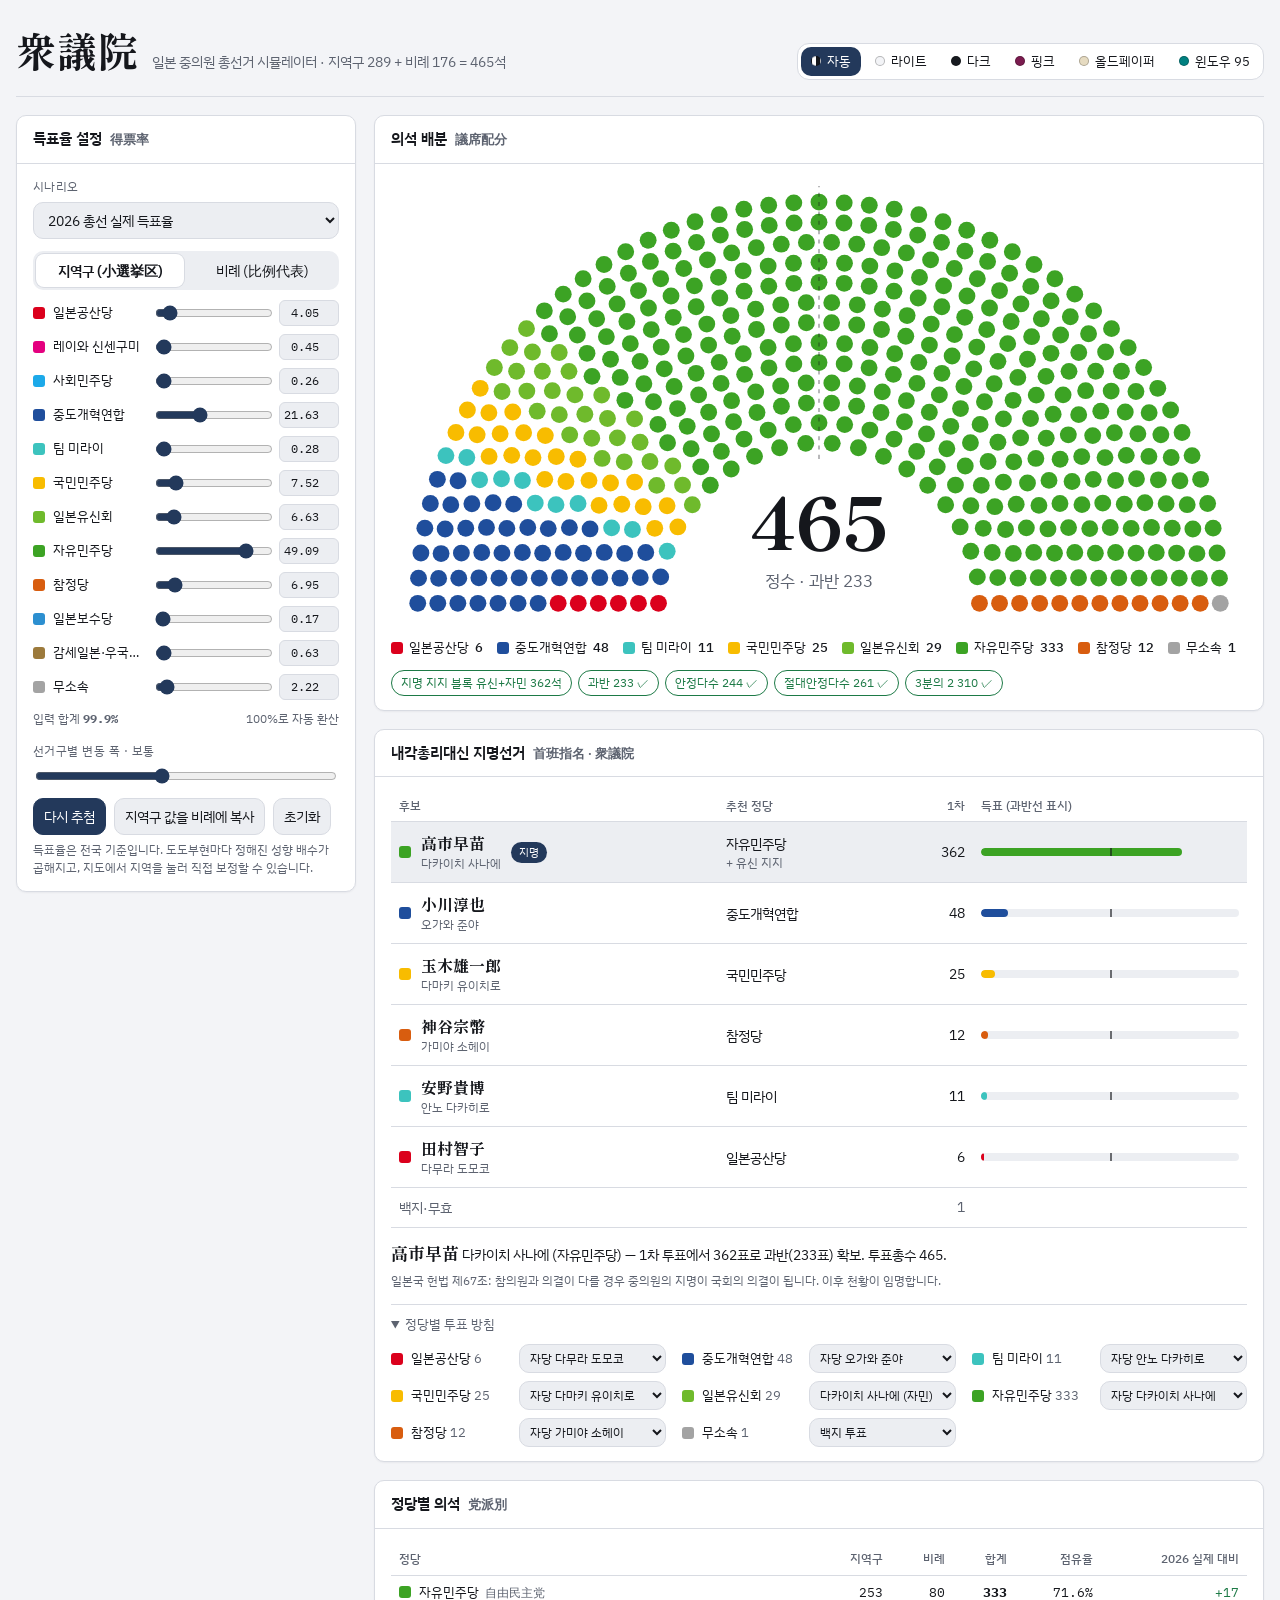
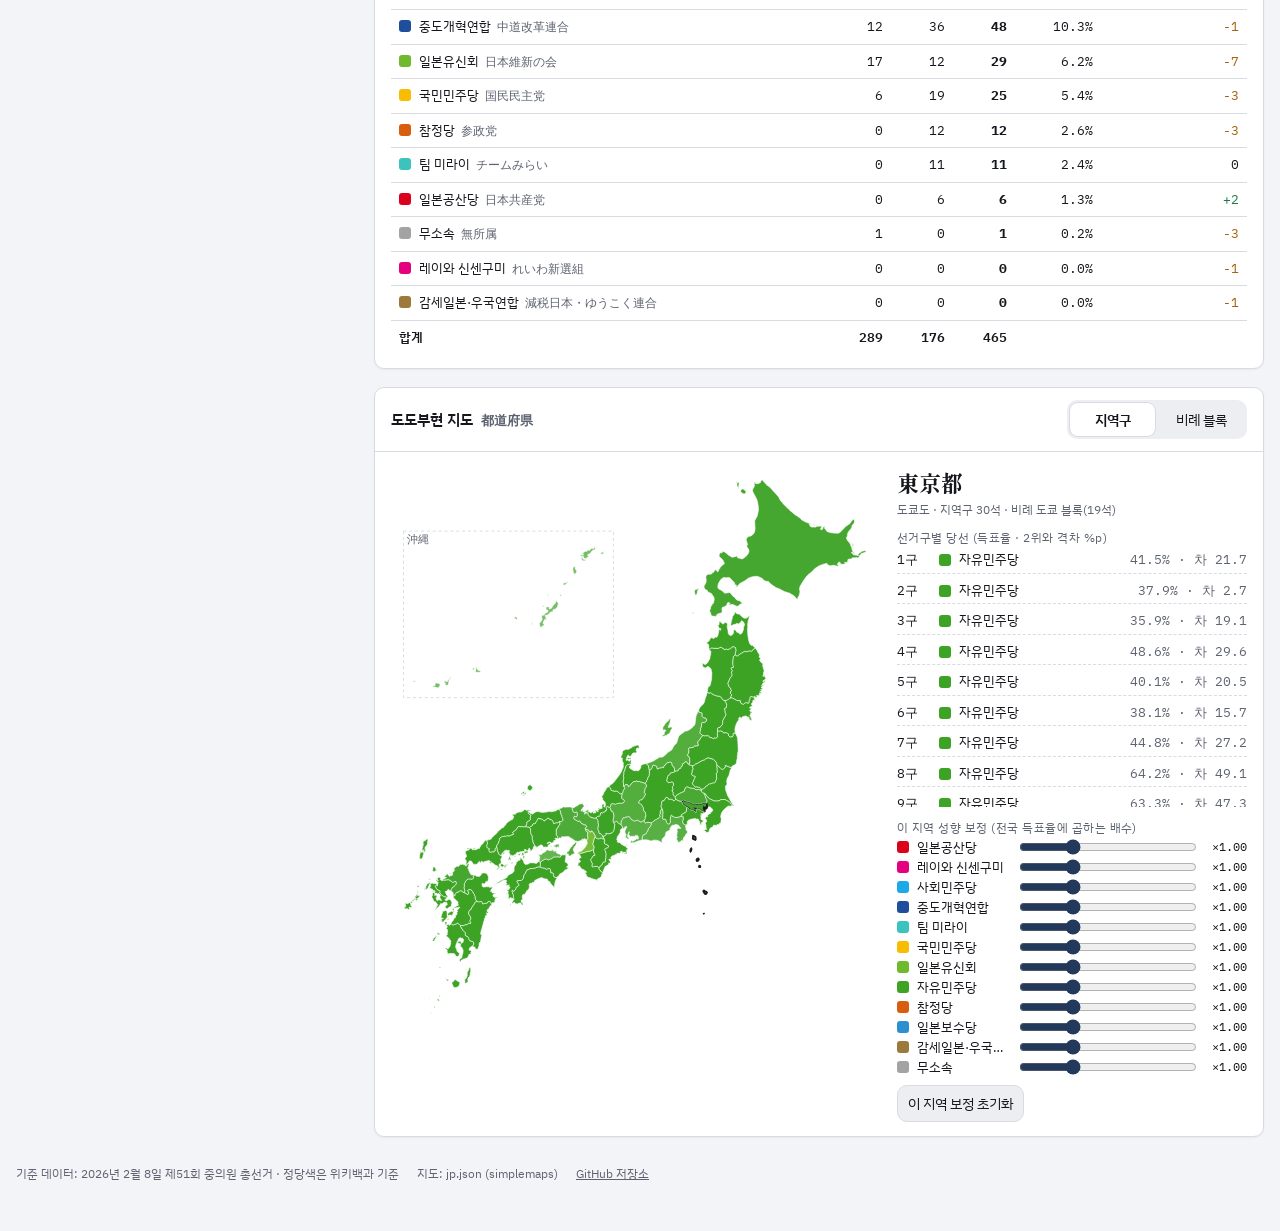
==== index.html @ 49caf373 "중의원 시뮬레이터 웹 추가: 반원 의석 차트, 총리 지명선거, 도도부현 지도, 테마 6종 Co-Authored-By: Claude Opus 5.5 <noreply@anthropic" ====
<!doctype html>
<html lang="ko">
<head>
<meta charset="utf-8">
<meta name="viewport" content="width=device-width, initial-scale=1, viewport-fit=cover">
<title>衆議院 시뮬레이터</title>
<meta name="description" content="일본 중의원 총선거(465석) 시뮬레이터 — 득표율을 조정해 반원 의석 차트, 내각총리대신 지명선거, 도도부현 지도를 확인합니다.">
<link rel="preconnect" href="https://fonts.googleapis.com">
<link rel="preconnect" href="https://fonts.gstatic.com" crossorigin>
<link rel="stylesheet" href="https://fonts.googleapis.com/css2?family=IBM+Plex+Sans+KR:wght@400;500;600&family=IBM+Plex+Mono:wght@400;500&family=Shippori+Mincho+B1:wght@600;800&family=Gowun+Batang:wght@400;700&family=DotGothic16&display=swap">
<link rel="stylesheet" href="css/style.css">
</head>
<body>
<!--APP-->
<div class="wrap" id="app">
  <header class="top">
    <div class="brand">
      <h1>衆議院</h1>
      <p>일본 중의원 총선거 시뮬레이터 · 지역구 289 + 비례 176 = 465석</p>
    </div>
    <div class="skins" id="skins" role="group" aria-label="테마"></div>
  </header>

  <div class="grid">
    <aside class="col">
      <section class="panel sticky">
        <div class="panel-h"><h2>득표율 설정 <small>得票率</small></h2></div>
        <div class="panel-b">
          <div class="field">
            <label for="preset">시나리오</label>
            <select id="preset"></select>
          </div>
          <div class="tabs" id="voteTabs" role="tablist">
            <button type="button" role="tab" data-tab="smd">지역구 (小選挙区)</button>
            <button type="button" role="tab" data-tab="pr">비례 (比例代表)</button>
          </div>
          <div class="sliders" id="sliders"></div>
          <div class="sum" id="sum"></div>
          <div class="field" style="margin-top:14px">
            <label for="vol">선거구별 변동 폭 · <span id="volOut"></span></label>
            <input type="range" id="vol" min="0.05" max="0.7" step="0.01">
          </div>
          <div class="row-btns">
            <button class="btn primary" type="button" id="reroll">다시 추첨</button>
            <button class="btn" type="button" id="copyPr">지역구 값을 비례에 복사</button>
            <button class="btn" type="button" id="reset">초기화</button>
          </div>
          <p class="hint">득표율은 전국 기준입니다. 도도부현마다 정해진 성향 배수가 곱해지고, 지도에서 지역을 눌러 직접 보정할 수 있습니다.</p>
        </div>
      </section>
    </aside>

    <main class="col">
      <section class="panel">
        <div class="panel-h"><h2>의석 배분 <small>議席配分</small></h2></div>
        <div class="panel-b">
          <div class="arch-wrap"><svg class="arch-svg" id="arch" role="img" aria-label="반원 의석 차트"></svg></div>
          <div class="legend" id="legend"></div>
          <div class="pills" id="pills"></div>
        </div>
      </section>

      <section class="panel">
        <div class="panel-h"><h2>내각총리대신 지명선거 <small>首班指名 · 衆議院</small></h2></div>
        <div class="panel-b">
          <div class="table-scroll">
            <table class="pm-table">
              <thead id="pmHead"></thead>
              <tbody id="pmBody"></tbody>
            </table>
          </div>
          <p class="pm-result" id="pmResult"></p>
          <p class="hint">일본국 헌법 제67조: 참의원과 의결이 다를 경우 중의원의 지명이 국회의 의결이 됩니다. 이후 천황이 임명합니다.</p>
          <details class="plan" open>
            <summary>정당별 투표 방침</summary>
            <div class="plan-grid" id="planGrid"></div>
            <div id="runoffWrap" hidden>
              <div class="lbl" style="margin-top:14px">결선투표 — 지지 후보가 탈락한 정당의 선택</div>
              <div class="plan-grid" id="runoffGrid"></div>
            </div>
          </details>
        </div>
      </section>

      <section class="panel">
        <div class="panel-h"><h2>정당별 의석 <small>党派別</small></h2></div>
        <div class="panel-b table-scroll">
          <table class="seat-table">
            <thead><tr><th>정당</th><th>지역구</th><th>비례</th><th>합계</th><th>점유율</th><th>2026 실제 대비</th></tr></thead>
            <tbody id="seatBody"></tbody>
            <tfoot id="seatFoot"></tfoot>
          </table>
        </div>
      </section>

      <section class="panel">
        <div class="panel-h">
          <h2>도도부현 지도 <small>都道府県</small></h2>
          <div class="tabs" id="mapMode" role="tablist" style="margin:0;min-width:180px">
            <button type="button" role="tab" data-mode="smd">지역구</button>
            <button type="button" role="tab" data-mode="pr">비례 블록</button>
          </div>
        </div>
        <div class="panel-b map-layout">
          <svg class="map-svg" id="map" role="img" aria-label="도도부현별 1위 정당 지도"></svg>
          <div class="pref-detail" id="prefDetail"></div>
        </div>
      </section>
    </main>
  </div>

  <footer class="foot">
    <span>기준 데이터: 2026년 2월 8일 제51회 중의원 총선거 · 정당색은 위키백과 기준</span>
    <span>지도: jp.json (simplemaps)</span>
    <a href="https://github.com/Hosain1291/jp-parliament-simulator" target="_blank" rel="noopener">GitHub 저장소</a>
  </footer>
</div>
<div class="tip" id="tip" hidden></div>
<script src="js/sim.js"></script>
<script src="js/arch.js"></script>
<script src="js/map.js"></script>
<script src="js/app.js"></script>
<!--/APP-->
</body>
</html>
---- css/style.css ----
/* 레이아웃: 왼쪽 조작 패널 + 오른쪽 결과(반원 의석 → 총리 지명 → 의석표 → 지도) 2단, 좁으면 1단.
   테마: data-skin 없음 = 시스템(라이트/다크 자동). light / dark / pink(#7B1C4F) / paper(올드페이퍼) / win95 */
:root {
  --bg: #F3F4F7;
  --surface: #FFFFFF;
  --surface-2: #ECEEF2;
  --fg: #15171C;
  --muted: #5D6370;
  --line: #D8DBE2;
  --accent: #23395B;
  --accent-fg: #FFFFFF;
  --good: #1D7A46;
  --warn: #A3620A;
  --radius: 10px;
  --panel-border: 1px solid var(--line);
  --panel-shadow: 0 1px 2px rgba(20, 24, 33, .05);
  --f-display: "Shippori Mincho B1", "Noto Serif KR", serif;
  --f-body: "IBM Plex Sans KR", "Apple SD Gothic Neo", "Malgun Gothic", sans-serif;
  --f-mono: "IBM Plex Mono", ui-monospace, monospace;
  color-scheme: light;
}
@media (prefers-color-scheme: dark) {
  :root:not([data-theme="light"]):not([data-skin]) {
    --bg: #0E1014; --surface: #171A20; --surface-2: #20242C; --fg: #E8EAEE; --muted: #9AA1AD;
    --line: #2B303A; --accent: #A9C1EA; --accent-fg: #0E1014; --good: #5BC58A; --warn: #E2A84B;
    --panel-shadow: none; color-scheme: dark;
  }
}
:root[data-theme="dark"]:not([data-skin]), :root[data-skin="dark"] {
  --bg: #0E1014; --surface: #171A20; --surface-2: #20242C; --fg: #E8EAEE; --muted: #9AA1AD;
  --line: #2B303A; --accent: #A9C1EA; --accent-fg: #0E1014; --good: #5BC58A; --warn: #E2A84B;
  --panel-shadow: none; color-scheme: dark;
}
:root[data-skin="light"] { color-scheme: light; }
:root[data-skin="pink"] {
  --bg: #F8EDF2; --surface: #FFFBFD; --surface-2: #F2DCE6; --fg: #2B0A1B; --muted: #7A4A61;
  --line: #E5C2D2; --accent: #7B1C4F; --accent-fg: #FFFFFF; --good: #2F7D4F; --warn: #A3620A;
  --radius: 14px; --panel-shadow: 0 2px 10px rgba(123, 28, 79, .08); color-scheme: light;
}
:root[data-skin="paper"] {
  --bg: #E6DBC1; --surface: #F1E8D2; --surface-2: #E0D2B0; --fg: #382B1C; --muted: #6C5B42;
  --line: #B9A57C; --accent: #8E2B1C; --accent-fg: #F7F0DE; --good: #3F6B2E; --warn: #8A5A12;
  --radius: 3px; --panel-shadow: 2px 3px 0 rgba(90, 70, 40, .18);
  --f-body: "Gowun Batang", "Shippori Mincho B1", serif; color-scheme: light;
}
:root[data-skin="win95"] {
  --bg: #008080; --surface: #C0C0C0; --surface-2: #FFFFFF; --fg: #000000; --muted: #3A3A3A;
  --line: #808080; --accent: #000080; --accent-fg: #FFFFFF; --good: #006400; --warn: #7A4B00;
  --radius: 0; --panel-border: 2px solid; --panel-shadow: inset -1px -1px 0 #000, inset 1px 1px 0 #DFDFDF;
  --f-display: "DotGothic16", "Gulim", "Tahoma", sans-serif;
  --f-body: "Tahoma", "Gulim", "Dotum", "MS Sans Serif", sans-serif;
  --f-mono: "DotGothic16", "Courier New", monospace; color-scheme: light;
}

* { box-sizing: border-box; }
html, body { background: var(--bg); color: var(--fg); }
body { font-family: var(--f-body); font-size: 14px; line-height: 1.5; margin: 0; }
.wrap { max-width: 1320px; margin: 0 auto; padding: 20px 16px 48px; }
button, select, input { font: inherit; color: inherit; }
:focus-visible { outline: 2px solid var(--accent); outline-offset: 2px; }
.num { font-family: var(--f-mono); font-variant-numeric: tabular-nums; }

/* ── 머리말 ── */
.top { display: flex; flex-wrap: wrap; align-items: flex-end; justify-content: space-between; gap: 12px 24px; padding-bottom: 16px; margin-bottom: 18px; border-bottom: 1px solid var(--line); }
.brand { display: flex; align-items: baseline; gap: 14px; flex-wrap: wrap; }
.brand h1 { font-family: var(--f-display); font-size: clamp(28px, 4vw, 40px); font-weight: 800; margin: 0; letter-spacing: .02em; text-wrap: balance; }
.brand p { margin: 0; color: var(--muted); }
.skins { display: flex; flex-wrap: wrap; gap: 4px; padding: 3px; border: 1px solid var(--line); border-radius: calc(var(--radius) + 2px); background: var(--surface); }
.skins button { border: 0; background: transparent; padding: 5px 10px; border-radius: var(--radius); cursor: pointer; display: inline-flex; align-items: center; gap: 6px; font-size: 13px; }
.skins button .sw { width: 10px; height: 10px; border-radius: 50%; border: 1px solid rgba(0,0,0,.25); }
.skins button[aria-pressed="true"] { background: var(--accent); color: var(--accent-fg); }

/* ── 레이아웃 ── */
.grid { display: grid; grid-template-columns: minmax(280px, 340px) minmax(0, 1fr); gap: 18px; align-items: start; }
.col { display: flex; flex-direction: column; gap: 18px; min-width: 0; }
@media (max-width: 900px) { .grid { grid-template-columns: minmax(0, 1fr); } }
.panel { background: var(--surface); border: var(--panel-border); border-color: var(--line); border-radius: var(--radius); box-shadow: var(--panel-shadow); min-width: 0; }
.panel-h { display: flex; align-items: center; justify-content: space-between; gap: 10px; padding: 12px 16px; border-bottom: 1px solid var(--line); }
.panel-h h2 { margin: 0; font-size: 15px; font-weight: 600; display: flex; align-items: baseline; gap: 8px; }
.panel-h h2 small { font-family: var(--f-display); font-weight: 600; color: var(--muted); font-size: 13px; }
.panel-b { padding: 14px 16px; }
.sticky { position: sticky; top: calc(env(safe-area-inset-top, 0px) + 12px); }
@media (max-width: 900px) { .sticky { position: static; } }

/* ── 조작 ── */
.field { display: flex; flex-direction: column; gap: 6px; margin-bottom: 12px; }
.field label, .lbl { font-size: 12px; color: var(--muted); letter-spacing: .04em; }
select, .btn { background: var(--surface-2); border: 1px solid var(--line); border-radius: var(--radius); padding: 7px 10px; }
.btn { cursor: pointer; }
.btn.primary { background: var(--accent); color: var(--accent-fg); border-color: var(--accent); }
.tabs { display: grid; grid-template-columns: 1fr 1fr; gap: 4px; padding: 3px; background: var(--surface-2); border-radius: var(--radius); margin-bottom: 10px; }
.tabs button { border: 0; background: transparent; padding: 6px; border-radius: calc(var(--radius) - 2px); cursor: pointer; }
.tabs button[aria-selected="true"] { background: var(--surface); box-shadow: 0 0 0 1px var(--line); font-weight: 600; }
.sliders { display: flex; flex-direction: column; gap: 8px; }
.srow { display: grid; grid-template-columns: 12px 92px minmax(0, 1fr) 60px; align-items: center; gap: 8px; }
.chip { width: 12px; height: 12px; border-radius: 3px; display: inline-block; flex: none; }
.srow .pn { font-size: 13px; white-space: nowrap; overflow: hidden; text-overflow: ellipsis; }
.srow input[type=range] { width: 100%; min-width: 0; }
.srow input[type=number] { width: 60px; padding: 3px 4px; border: 1px solid var(--line); border-radius: 6px; background: var(--surface-2); text-align: right; font-family: var(--f-mono); font-size: 12px; }
.sum { display: flex; justify-content: space-between; margin-top: 10px; font-size: 12px; color: var(--muted); }
.row-btns { display: flex; flex-wrap: wrap; gap: 8px; margin-top: 12px; }
input[type=range] { accent-color: var(--accent); }

/* ── 반원 의석 ── */
.arch-wrap { position: relative; }
.arch-svg { color: var(--fg); display: block; width: 100%; height: auto; }
.arch-svg circle.seat { transition: opacity .15s; }
.arch-svg.dim circle.seat { opacity: .25; }
.arch-svg.dim circle.seat.on { opacity: 1; }
.arch-total { font-family: var(--f-display); font-weight: 800; fill: var(--fg); }
.arch-sub { fill: var(--muted); font-size: 13px; }
.legend { display: flex; flex-wrap: wrap; gap: 6px 14px; margin-top: 6px; }
.legend span { display: inline-flex; align-items: center; gap: 6px; font-size: 13px; cursor: default; }
.legend b { font-family: var(--f-mono); font-weight: 500; }
.pills { display: flex; flex-wrap: wrap; gap: 6px; margin-top: 12px; }
.pill { font-size: 12px; padding: 3px 9px; border-radius: 999px; border: 1px solid var(--line); color: var(--muted); }
.pill.yes { border-color: var(--good); color: var(--good); }

/* ── 총리 지명 ── */
.pm-table { width: 100%; border-collapse: collapse; }
.pm-table th { text-align: left; font-weight: 500; font-size: 12px; color: var(--muted); padding: 6px 8px; border-bottom: 1px solid var(--line); white-space: nowrap; }
.pm-table td { padding: 9px 8px; border-bottom: 1px solid var(--line); vertical-align: middle; }
.pm-table tr.win td { background: var(--surface-2); }
.pm-name { display: flex; align-items: center; gap: 10px; }
.pm-name .ja { font-family: var(--f-display); font-weight: 700; font-size: 16px; }
.pm-name .ko { color: var(--muted); font-size: 12px; }
.pm-bar { height: 8px; border-radius: 4px; background: var(--surface-2); position: relative; min-width: 80px; overflow: hidden; }
.pm-bar i { position: absolute; inset: 0 auto 0 0; border-radius: 4px; }
.pm-bar .need { position: absolute; top: -2px; bottom: -2px; width: 2px; background: var(--fg); opacity: .6; }
.badge { display: inline-block; font-size: 11px; padding: 2px 8px; border-radius: 999px; background: var(--accent); color: var(--accent-fg); white-space: nowrap; }
.pm-result { margin: 12px 0 0; font-size: 14px; }
.pm-result strong { font-family: var(--f-display); font-size: 17px; }
details.plan { margin-top: 14px; border-top: 1px solid var(--line); padding-top: 10px; }
details.plan summary { cursor: pointer; font-size: 13px; color: var(--muted); }
.plan-grid { display: grid; grid-template-columns: repeat(auto-fill, minmax(230px, 1fr)); gap: 8px 16px; margin-top: 10px; }
.plan-grid .pr { display: grid; grid-template-columns: 12px minmax(0, 1fr) auto; gap: 8px; align-items: center; font-size: 13px; }
.plan-grid select { padding: 4px 6px; font-size: 12px; max-width: 150px; }
.table-scroll { overflow-x: auto; }

/* ── 의석표 ── */
.seat-table { width: 100%; border-collapse: collapse; font-size: 13px; }
.seat-table th, .seat-table td { padding: 7px 8px; border-bottom: 1px solid var(--line); text-align: right; white-space: nowrap; }
.seat-table th { font-weight: 500; color: var(--muted); font-size: 12px; }
.seat-table th:first-child, .seat-table td:first-child { text-align: left; }
.seat-table tfoot td { font-weight: 600; border-bottom: 0; }
.up { color: var(--good); } .down { color: var(--warn); }

/* ── 지도 ── */
.map-layout { display: grid; grid-template-columns: minmax(0, 1.4fr) minmax(220px, 1fr); gap: 16px; }
@media (max-width: 760px) { .map-layout { grid-template-columns: minmax(0, 1fr); } }
.map-svg { width: 100%; height: auto; display: block; }
.map-svg path { stroke: var(--surface); stroke-width: .6; cursor: pointer; transition: opacity .15s; }
.map-svg path:hover { stroke: var(--fg); stroke-width: 1.2; }
.map-svg path.sel { stroke: var(--fg); stroke-width: 1.8; }
.map-svg .inset { fill: none; stroke: var(--line); stroke-dasharray: 3 3; }
.map-svg text { fill: var(--muted); font-size: 11px; }
.pref-detail h3 { font-family: var(--f-display); font-size: 22px; margin: 0; }
.pref-detail .meta { color: var(--muted); font-size: 12px; margin: 2px 0 10px; }
.dlist { list-style: none; margin: 0; padding: 0; display: flex; flex-direction: column; gap: 4px; max-height: 260px; overflow: auto; }
.dlist li { display: grid; grid-template-columns: 34px 12px minmax(0, 1fr) auto; gap: 8px; align-items: center; font-size: 13px; padding: 3px 0; border-bottom: 1px dashed var(--line); }
.bias { margin-top: 12px; }
.bias .srow { grid-template-columns: 12px 92px minmax(0, 1fr) 44px; }
.hint { color: var(--muted); font-size: 12px; margin: 6px 0 0; }
.tip { position: fixed; pointer-events: none; z-index: 20; background: var(--fg); color: var(--bg); padding: 6px 9px; border-radius: 6px; font-size: 12px; max-width: 240px; }
.foot { margin-top: 28px; color: var(--muted); font-size: 12px; display: flex; flex-wrap: wrap; gap: 6px 18px; }
.foot a { color: inherit; }
.err { padding: 14px 16px; border: 1px solid var(--warn); color: var(--warn); border-radius: var(--radius); margin-bottom: 16px; }

/* ── 윈도우 95 전용 형태 ── */
:root[data-skin="win95"] .panel { border-color: #DFDFDF #000 #000 #DFDFDF; padding: 2px; }
:root[data-skin="win95"] .panel-h { background: linear-gradient(90deg, #000080, #1084D0); color: #FFF; border: 0; padding: 4px 6px; }
:root[data-skin="win95"] .panel-h h2 small { color: #DDE; }
:root[data-skin="win95"] .panel-h::after { content: "_ □ ×"; font-family: var(--f-mono); font-size: 11px; background: #C0C0C0; color: #000; padding: 0 4px; box-shadow: inset -1px -1px 0 #000, inset 1px 1px 0 #FFF; }
:root[data-skin="win95"] .btn, :root[data-skin="win95"] .skins button, :root[data-skin="win95"] .tabs button {
  background: #C0C0C0; border: 0; border-radius: 0; box-shadow: inset -1px -1px 0 #000, inset 1px 1px 0 #FFF, inset -2px -2px 0 #808080, inset 2px 2px 0 #DFDFDF; }
:root[data-skin="win95"] .skins button[aria-pressed="true"], :root[data-skin="win95"] .tabs button[aria-selected="true"], :root[data-skin="win95"] .btn:active {
  box-shadow: inset 1px 1px 0 #000, inset -1px -1px 0 #FFF, inset 2px 2px 0 #808080; background: #D4D4D4; color: #000; }
:root[data-skin="win95"] .skins button { color: #000; }
:root[data-skin="win95"] .btn.primary { color: #000; font-weight: 700; }
:root[data-skin="win95"] select, :root[data-skin="win95"] input[type=number] { background: #FFF; border-radius: 0; border: 0; box-shadow: inset 1px 1px 0 #808080, inset -1px -1px 0 #FFF, inset 2px 2px 0 #000; }
:root[data-skin="win95"] .skins, :root[data-skin="win95"] .tabs { background: #C0C0C0; border: 0; }
:root[data-skin="win95"] .top { border-color: #004040; color: #FFF; }
:root[data-skin="win95"] .brand p, :root[data-skin="win95"] .foot { color: #E0FFFF; }
:root[data-skin="win95"] .pill, :root[data-skin="win95"] .badge, :root[data-skin="win95"] .pm-bar, :root[data-skin="win95"] .pm-bar i { border-radius: 0; }
:root[data-skin="paper"] .brand h1 { letter-spacing: .08em; }
:root[data-skin="paper"] body { background-image: radial-gradient(rgba(120, 90, 40, .06) 1px, transparent 1px); background-size: 4px 4px; }

@media (prefers-reduced-motion: reduce) { * { transition: none !important; } }
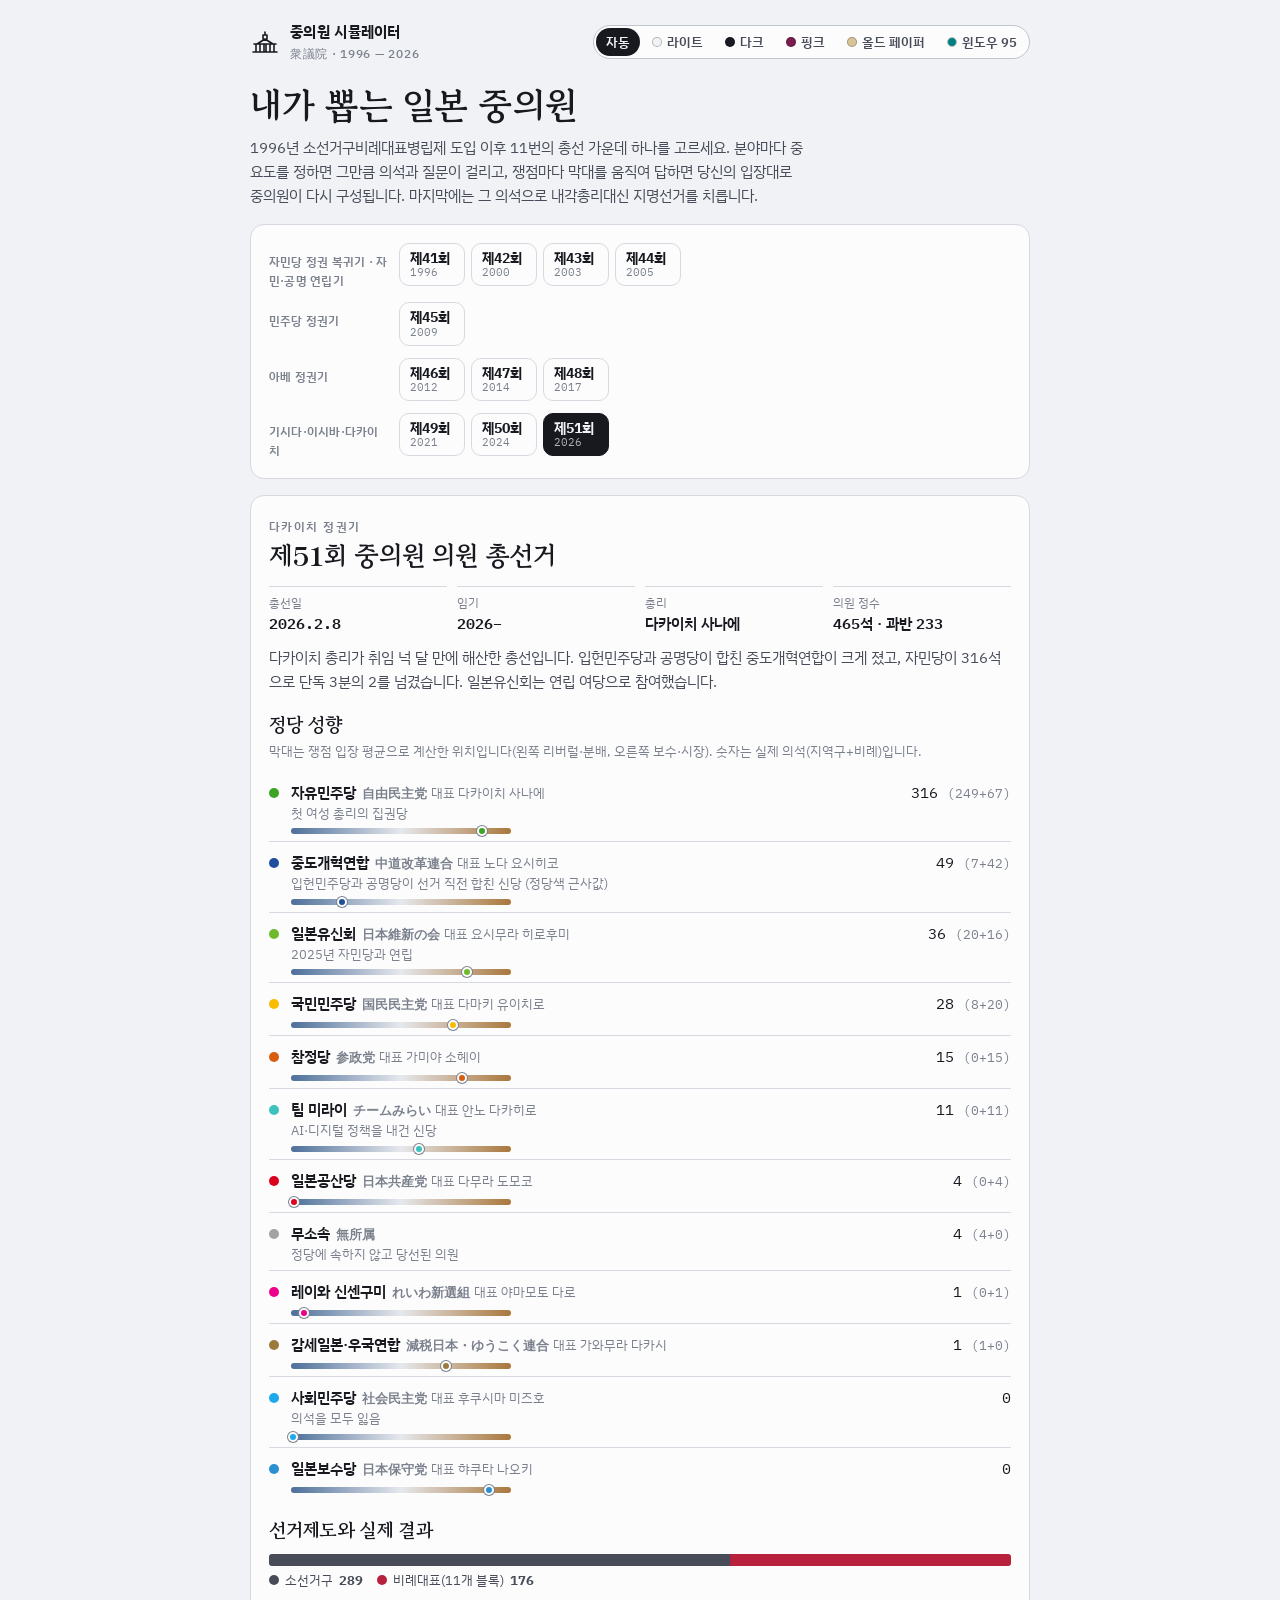
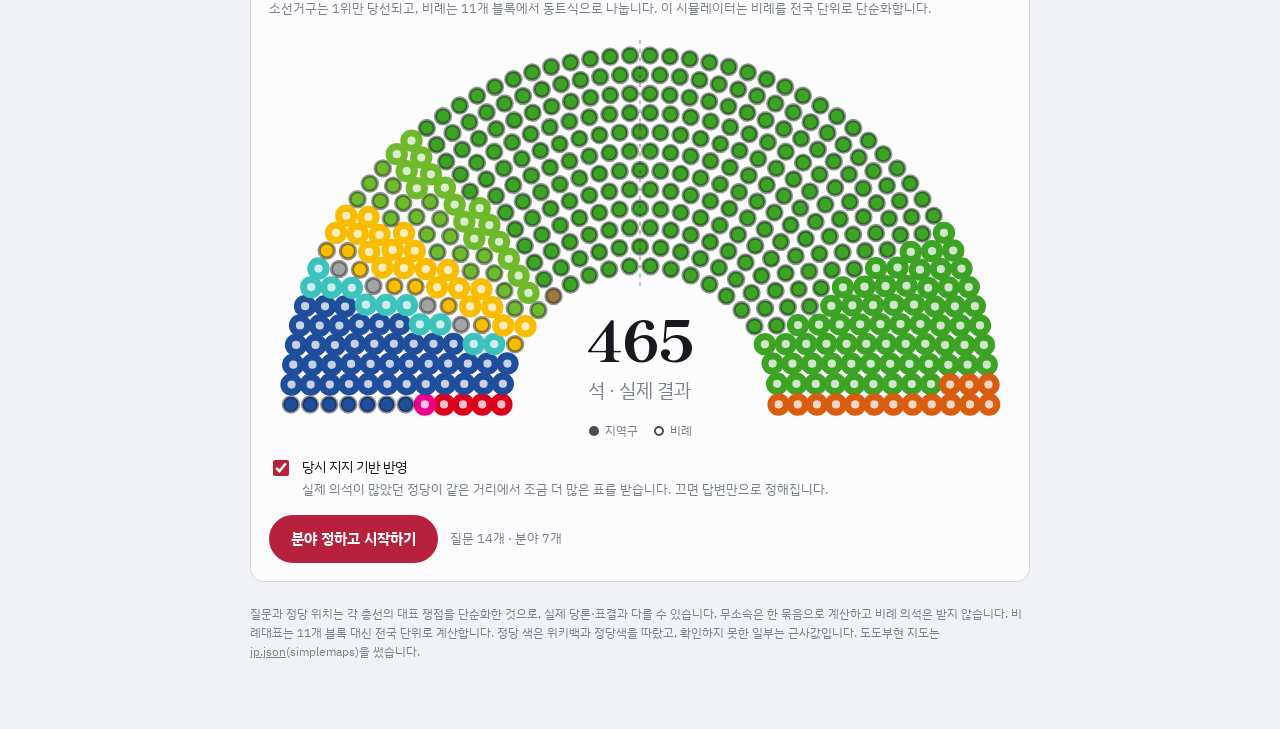
==== commit 89cf332f: "국회 시뮬레이터 방식으로 재구성: 1996–2026 총선 11회 질문형 시뮬레이터 - 총선 고르기 → 분야 중요도 → 질문(막대) → 분야별 발표 → 결과 - 반원 부채꼴 의석 바" ====
--- a/index.html
+++ b/index.html
@@ -2,123 +2,43 @@
 <html lang="ko">
 <head>
 <meta charset="utf-8">
-<meta name="viewport" content="width=device-width, initial-scale=1, viewport-fit=cover">
-<title>衆議院 시뮬레이터</title>
-<meta name="description" content="일본 중의원 총선거(465석) 시뮬레이터 — 득표율을 조정해 반원 의석 차트, 내각총리대신 지명선거, 도도부현 지도를 확인합니다.">
+<meta name="viewport" content="width=device-width,initial-scale=1,viewport-fit=cover">
+<title>중의원 시뮬레이터</title>
+<meta name="description" content="1996–2026 일본 중의원 총선을 내 입장으로 다시 치르는 시뮬레이터. 반원 의석, 내각총리대신 지명선거, 도도부현 지도.">
+<link rel="icon" type="image/svg+xml" href="favicon/favicon.svg">
 <link rel="preconnect" href="https://fonts.googleapis.com">
 <link rel="preconnect" href="https://fonts.gstatic.com" crossorigin>
-<link rel="stylesheet" href="https://fonts.googleapis.com/css2?family=IBM+Plex+Sans+KR:wght@400;500;600&family=IBM+Plex+Mono:wght@400;500&family=Shippori+Mincho+B1:wght@600;800&family=Gowun+Batang:wght@400;700&family=DotGothic16&display=swap">
+<link rel="stylesheet" href="https://fonts.googleapis.com/css2?family=IBM+Plex+Sans+KR:wght@400;500;600;700&family=IBM+Plex+Mono:wght@500;600&family=Shippori+Mincho+B1:wght@600;800&family=Gowun+Batang:wght@400;700&family=DotGothic16&display=swap">
 <link rel="stylesheet" href="css/style.css">
 </head>
 <body>
 <!--APP-->
-<div class="wrap" id="app">
-  <header class="top">
+<div class="wrap">
+  <div class="top">
     <div class="brand">
-      <h1>衆議院</h1>
-      <p>일본 중의원 총선거 시뮬레이터 · 지역구 289 + 비례 176 = 465석</p>
+      <svg viewBox="0 0 30 24" aria-hidden="true"><path d="M3 22h24M6 22v-8M10 22v-8M14 22v-8M16 22v-8M20 22v-8M24 22v-8M4 14h22M7 14l8-5 8 5M13 9V5h4v4M15 5V2" fill="none" stroke="currentColor" stroke-width="1.6" stroke-linecap="round" stroke-linejoin="round"/></svg>
+      <div>중의원 시뮬레이터<small>衆議院 · 1996 — 2026</small></div>
     </div>
-    <div class="skins" id="skins" role="group" aria-label="테마"></div>
-  </header>
-
-  <div class="grid">
-    <aside class="col">
-      <section class="panel sticky">
-        <div class="panel-h"><h2>득표율 설정 <small>得票率</small></h2></div>
-        <div class="panel-b">
-          <div class="field">
-            <label for="preset">시나리오</label>
-            <select id="preset"></select>
-          </div>
-          <div class="tabs" id="voteTabs" role="tablist">
-            <button type="button" role="tab" data-tab="smd">지역구 (小選挙区)</button>
-            <button type="button" role="tab" data-tab="pr">비례 (比例代表)</button>
-          </div>
-          <div class="sliders" id="sliders"></div>
-          <div class="sum" id="sum"></div>
-          <div class="field" style="margin-top:14px">
-            <label for="vol">선거구별 변동 폭 · <span id="volOut"></span></label>
-            <input type="range" id="vol" min="0.05" max="0.7" step="0.01">
-          </div>
-          <div class="row-btns">
-            <button class="btn primary" type="button" id="reroll">다시 추첨</button>
-            <button class="btn" type="button" id="copyPr">지역구 값을 비례에 복사</button>
-            <button class="btn" type="button" id="reset">초기화</button>
-          </div>
-          <p class="hint">득표율은 전국 기준입니다. 도도부현마다 정해진 성향 배수가 곱해지고, 지도에서 지역을 눌러 직접 보정할 수 있습니다.</p>
-        </div>
-      </section>
-    </aside>
-
-    <main class="col">
-      <section class="panel">
-        <div class="panel-h"><h2>의석 배분 <small>議席配分</small></h2></div>
-        <div class="panel-b">
-          <div class="arch-wrap"><svg class="arch-svg" id="arch" role="img" aria-label="반원 의석 차트"></svg></div>
-          <div class="legend" id="legend"></div>
-          <div class="pills" id="pills"></div>
-        </div>
-      </section>
-
-      <section class="panel">
-        <div class="panel-h"><h2>내각총리대신 지명선거 <small>首班指名 · 衆議院</small></h2></div>
-        <div class="panel-b">
-          <div class="table-scroll">
-            <table class="pm-table">
-              <thead id="pmHead"></thead>
-              <tbody id="pmBody"></tbody>
-            </table>
-          </div>
-          <p class="pm-result" id="pmResult"></p>
-          <p class="hint">일본국 헌법 제67조: 참의원과 의결이 다를 경우 중의원의 지명이 국회의 의결이 됩니다. 이후 천황이 임명합니다.</p>
-          <details class="plan" open>
-            <summary>정당별 투표 방침</summary>
-            <div class="plan-grid" id="planGrid"></div>
-            <div id="runoffWrap" hidden>
-              <div class="lbl" style="margin-top:14px">결선투표 — 지지 후보가 탈락한 정당의 선택</div>
-              <div class="plan-grid" id="runoffGrid"></div>
-            </div>
-          </details>
-        </div>
-      </section>
-
-      <section class="panel">
-        <div class="panel-h"><h2>정당별 의석 <small>党派別</small></h2></div>
-        <div class="panel-b table-scroll">
-          <table class="seat-table">
-            <thead><tr><th>정당</th><th>지역구</th><th>비례</th><th>합계</th><th>점유율</th><th>2026 실제 대비</th></tr></thead>
-            <tbody id="seatBody"></tbody>
-            <tfoot id="seatFoot"></tfoot>
-          </table>
-        </div>
-      </section>
-
-      <section class="panel">
-        <div class="panel-h">
-          <h2>도도부현 지도 <small>都道府県</small></h2>
-          <div class="tabs" id="mapMode" role="tablist" style="margin:0;min-width:180px">
-            <button type="button" role="tab" data-mode="smd">지역구</button>
-            <button type="button" role="tab" data-mode="pr">비례 블록</button>
-          </div>
-        </div>
-        <div class="panel-b map-layout">
-          <svg class="map-svg" id="map" role="img" aria-label="도도부현별 1위 정당 지도"></svg>
-          <div class="pref-detail" id="prefDetail"></div>
-        </div>
-      </section>
-    </main>
+    <div class="topr">
+      <div class="skin" id="skin" role="group" aria-label="테마">
+        <button type="button" data-skin="auto">자동</button>
+        <button type="button" data-skin="light"><i style="background:#f1f2f5"></i>라이트</button>
+        <button type="button" data-skin="dark"><i style="background:#181b21"></i>다크</button>
+        <button type="button" data-skin="pink"><i style="background:#7B1C4F"></i>핑크</button>
+        <button type="button" data-skin="paper"><i style="background:#d9c49a"></i>올드 페이퍼</button>
+        <button type="button" data-skin="win95"><i style="background:#008080;border-color:#c0c0c0"></i>윈도우 95</button>
+      </div>
+      <button type="button" class="link" id="toHome" hidden>총선 다시 고르기</button>
+    </div>
   </div>
-
-  <footer class="foot">
-    <span>기준 데이터: 2026년 2월 8일 제51회 중의원 총선거 · 정당색은 위키백과 기준</span>
-    <span>지도: jp.json (simplemaps)</span>
-    <a href="https://github.com/Hosain1291/jp-parliament-simulator" target="_blank" rel="noopener">GitHub 저장소</a>
-  </footer>
+  <main id="app"></main>
+  <p class="foot">질문과 정당 위치는 각 총선의 대표 쟁점을 단순화한 것으로, 실제 당론·표결과 다를 수 있습니다. 무소속은 한 묶음으로 계산하고 비례 의석은 받지 않습니다. 비례대표는 11개 블록 대신 전국 단위로 계산합니다. 정당 색은 위키백과 정당색을 따랐고, 확인하지 못한 일부는 근사값입니다. 도도부현 지도는 <a href="https://github.com/Hosain1291/jp-parliament-simulator/blob/main/jp.json" target="_blank" rel="noopener">jp.json</a>(simplemaps)을 썼습니다.</p>
 </div>
-<div class="tip" id="tip" hidden></div>
-<script src="js/sim.js"></script>
-<script src="js/arch.js"></script>
-<script src="js/map.js"></script>
+<script src="js/data-elections.js"></script>
+<script src="js/data-questions.js"></script>
+<script src="js/data-prefs.js"></script>
+<script src="js/data-map.js"></script>
+<script src="js/engine.js"></script>
 <script src="js/app.js"></script>
 <!--/APP-->
 </body>
--- a/css/style.css
+++ b/css/style.css
@@ -1,188 +1,361 @@
-/* 레이아웃: 왼쪽 조작 패널 + 오른쪽 결과(반원 의석 → 총리 지명 → 의석표 → 지도) 2단, 좁으면 1단.
-   테마: data-skin 없음 = 시스템(라이트/다크 자동). light / dark / pink(#7B1C4F) / paper(올드페이퍼) / win95 */
-:root {
-  --bg: #F3F4F7;
-  --surface: #FFFFFF;
-  --surface-2: #ECEEF2;
-  --fg: #15171C;
-  --muted: #5D6370;
-  --line: #D8DBE2;
-  --accent: #23395B;
-  --accent-fg: #FFFFFF;
-  --good: #1D7A46;
-  --warn: #A3620A;
-  --radius: 10px;
-  --panel-border: 1px solid var(--line);
-  --panel-shadow: 0 1px 2px rgba(20, 24, 33, .05);
-  --f-display: "Shippori Mincho B1", "Noto Serif KR", serif;
-  --f-body: "IBM Plex Sans KR", "Apple SD Gothic Neo", "Malgun Gothic", sans-serif;
-  --f-mono: "IBM Plex Mono", ui-monospace, monospace;
-  color-scheme: light;
+/* 레이아웃: 국회 시뮬레이터와 같은 한 줄 기록부형 — 위에 반원 의석, 아래로 안건이 이어지고, 미디어 플레이어 같은 막대로 입장을 정합니다.
+   테마(data-skin): 없음=자동(기기 라이트/다크) · light · dark · pink(#7B1C4F) · paper(올드 페이퍼) · win95(윈도우 95) */
+:root{
+  --bg:#f1f2f5; --surface:#fcfcfd; --sunk:#e6e8ed; --line:#d6d9e0; --line2:#bfc4ce;
+  --ink:#17191f; --ink2:#474c58; --ink3:#7a808c;
+  --accent:#b8213b; --accent-ink:#ffffff; --gold:#9a7a2e;
+  --ok:#2f7d4f; --warn:#b4552d; --pa:#4d6f9a; --pb:#a9773b; --link:#2f5fb3;
+  --seat-edge:rgba(20,22,28,.45); --radius:14px;
+  --f-display:"Shippori Mincho B1","Gowun Batang","Noto Serif KR",serif;
+  --f-body:"IBM Plex Sans KR","Apple SD Gothic Neo","Malgun Gothic",sans-serif;
+  --f-mono:"IBM Plex Mono",ui-monospace,monospace;
+  color-scheme:light;
 }
-@media (prefers-color-scheme: dark) {
-  :root:not([data-theme="light"]):not([data-skin]) {
-    --bg: #0E1014; --surface: #171A20; --surface-2: #20242C; --fg: #E8EAEE; --muted: #9AA1AD;
-    --line: #2B303A; --accent: #A9C1EA; --accent-fg: #0E1014; --good: #5BC58A; --warn: #E2A84B;
-    --panel-shadow: none; color-scheme: dark;
-  }
-}
-:root[data-theme="dark"]:not([data-skin]), :root[data-skin="dark"] {
-  --bg: #0E1014; --surface: #171A20; --surface-2: #20242C; --fg: #E8EAEE; --muted: #9AA1AD;
-  --line: #2B303A; --accent: #A9C1EA; --accent-fg: #0E1014; --good: #5BC58A; --warn: #E2A84B;
-  --panel-shadow: none; color-scheme: dark;
-}
-:root[data-skin="light"] { color-scheme: light; }
-:root[data-skin="pink"] {
-  --bg: #F8EDF2; --surface: #FFFBFD; --surface-2: #F2DCE6; --fg: #2B0A1B; --muted: #7A4A61;
-  --line: #E5C2D2; --accent: #7B1C4F; --accent-fg: #FFFFFF; --good: #2F7D4F; --warn: #A3620A;
-  --radius: 14px; --panel-shadow: 0 2px 10px rgba(123, 28, 79, .08); color-scheme: light;
-}
-:root[data-skin="paper"] {
-  --bg: #E6DBC1; --surface: #F1E8D2; --surface-2: #E0D2B0; --fg: #382B1C; --muted: #6C5B42;
-  --line: #B9A57C; --accent: #8E2B1C; --accent-fg: #F7F0DE; --good: #3F6B2E; --warn: #8A5A12;
-  --radius: 3px; --panel-shadow: 2px 3px 0 rgba(90, 70, 40, .18);
-  --f-body: "Gowun Batang", "Shippori Mincho B1", serif; color-scheme: light;
-}
-:root[data-skin="win95"] {
-  --bg: #008080; --surface: #C0C0C0; --surface-2: #FFFFFF; --fg: #000000; --muted: #3A3A3A;
-  --line: #808080; --accent: #000080; --accent-fg: #FFFFFF; --good: #006400; --warn: #7A4B00;
-  --radius: 0; --panel-border: 2px solid; --panel-shadow: inset -1px -1px 0 #000, inset 1px 1px 0 #DFDFDF;
-  --f-display: "DotGothic16", "Gulim", "Tahoma", sans-serif;
-  --f-body: "Tahoma", "Gulim", "Dotum", "MS Sans Serif", sans-serif;
-  --f-mono: "DotGothic16", "Courier New", monospace; color-scheme: light;
-}
-
-* { box-sizing: border-box; }
-html, body { background: var(--bg); color: var(--fg); }
-body { font-family: var(--f-body); font-size: 14px; line-height: 1.5; margin: 0; }
-.wrap { max-width: 1320px; margin: 0 auto; padding: 20px 16px 48px; }
-button, select, input { font: inherit; color: inherit; }
-:focus-visible { outline: 2px solid var(--accent); outline-offset: 2px; }
-.num { font-family: var(--f-mono); font-variant-numeric: tabular-nums; }
-
-/* ── 머리말 ── */
-.top { display: flex; flex-wrap: wrap; align-items: flex-end; justify-content: space-between; gap: 12px 24px; padding-bottom: 16px; margin-bottom: 18px; border-bottom: 1px solid var(--line); }
-.brand { display: flex; align-items: baseline; gap: 14px; flex-wrap: wrap; }
-.brand h1 { font-family: var(--f-display); font-size: clamp(28px, 4vw, 40px); font-weight: 800; margin: 0; letter-spacing: .02em; text-wrap: balance; }
-.brand p { margin: 0; color: var(--muted); }
-.skins { display: flex; flex-wrap: wrap; gap: 4px; padding: 3px; border: 1px solid var(--line); border-radius: calc(var(--radius) + 2px); background: var(--surface); }
-.skins button { border: 0; background: transparent; padding: 5px 10px; border-radius: var(--radius); cursor: pointer; display: inline-flex; align-items: center; gap: 6px; font-size: 13px; }
-.skins button .sw { width: 10px; height: 10px; border-radius: 50%; border: 1px solid rgba(0,0,0,.25); }
-.skins button[aria-pressed="true"] { background: var(--accent); color: var(--accent-fg); }
-
-/* ── 레이아웃 ── */
-.grid { display: grid; grid-template-columns: minmax(280px, 340px) minmax(0, 1fr); gap: 18px; align-items: start; }
-.col { display: flex; flex-direction: column; gap: 18px; min-width: 0; }
-@media (max-width: 900px) { .grid { grid-template-columns: minmax(0, 1fr); } }
-.panel { background: var(--surface); border: var(--panel-border); border-color: var(--line); border-radius: var(--radius); box-shadow: var(--panel-shadow); min-width: 0; }
-.panel-h { display: flex; align-items: center; justify-content: space-between; gap: 10px; padding: 12px 16px; border-bottom: 1px solid var(--line); }
-.panel-h h2 { margin: 0; font-size: 15px; font-weight: 600; display: flex; align-items: baseline; gap: 8px; }
-.panel-h h2 small { font-family: var(--f-display); font-weight: 600; color: var(--muted); font-size: 13px; }
-.panel-b { padding: 14px 16px; }
-.sticky { position: sticky; top: calc(env(safe-area-inset-top, 0px) + 12px); }
-@media (max-width: 900px) { .sticky { position: static; } }
-
-/* ── 조작 ── */
-.field { display: flex; flex-direction: column; gap: 6px; margin-bottom: 12px; }
-.field label, .lbl { font-size: 12px; color: var(--muted); letter-spacing: .04em; }
-select, .btn { background: var(--surface-2); border: 1px solid var(--line); border-radius: var(--radius); padding: 7px 10px; }
-.btn { cursor: pointer; }
-.btn.primary { background: var(--accent); color: var(--accent-fg); border-color: var(--accent); }
-.tabs { display: grid; grid-template-columns: 1fr 1fr; gap: 4px; padding: 3px; background: var(--surface-2); border-radius: var(--radius); margin-bottom: 10px; }
-.tabs button { border: 0; background: transparent; padding: 6px; border-radius: calc(var(--radius) - 2px); cursor: pointer; }
-.tabs button[aria-selected="true"] { background: var(--surface); box-shadow: 0 0 0 1px var(--line); font-weight: 600; }
-.sliders { display: flex; flex-direction: column; gap: 8px; }
-.srow { display: grid; grid-template-columns: 12px 92px minmax(0, 1fr) 60px; align-items: center; gap: 8px; }
-.chip { width: 12px; height: 12px; border-radius: 3px; display: inline-block; flex: none; }
-.srow .pn { font-size: 13px; white-space: nowrap; overflow: hidden; text-overflow: ellipsis; }
-.srow input[type=range] { width: 100%; min-width: 0; }
-.srow input[type=number] { width: 60px; padding: 3px 4px; border: 1px solid var(--line); border-radius: 6px; background: var(--surface-2); text-align: right; font-family: var(--f-mono); font-size: 12px; }
-.sum { display: flex; justify-content: space-between; margin-top: 10px; font-size: 12px; color: var(--muted); }
-.row-btns { display: flex; flex-wrap: wrap; gap: 8px; margin-top: 12px; }
-input[type=range] { accent-color: var(--accent); }
-
-/* ── 반원 의석 ── */
-.arch-wrap { position: relative; }
-.arch-svg { color: var(--fg); display: block; width: 100%; height: auto; }
-.arch-svg circle.seat { transition: opacity .15s; }
-.arch-svg.dim circle.seat { opacity: .25; }
-.arch-svg.dim circle.seat.on { opacity: 1; }
-.arch-total { font-family: var(--f-display); font-weight: 800; fill: var(--fg); }
-.arch-sub { fill: var(--muted); font-size: 13px; }
-.legend { display: flex; flex-wrap: wrap; gap: 6px 14px; margin-top: 6px; }
-.legend span { display: inline-flex; align-items: center; gap: 6px; font-size: 13px; cursor: default; }
-.legend b { font-family: var(--f-mono); font-weight: 500; }
-.pills { display: flex; flex-wrap: wrap; gap: 6px; margin-top: 12px; }
-.pill { font-size: 12px; padding: 3px 9px; border-radius: 999px; border: 1px solid var(--line); color: var(--muted); }
-.pill.yes { border-color: var(--good); color: var(--good); }
-
-/* ── 총리 지명 ── */
-.pm-table { width: 100%; border-collapse: collapse; }
-.pm-table th { text-align: left; font-weight: 500; font-size: 12px; color: var(--muted); padding: 6px 8px; border-bottom: 1px solid var(--line); white-space: nowrap; }
-.pm-table td { padding: 9px 8px; border-bottom: 1px solid var(--line); vertical-align: middle; }
-.pm-table tr.win td { background: var(--surface-2); }
-.pm-name { display: flex; align-items: center; gap: 10px; }
-.pm-name .ja { font-family: var(--f-display); font-weight: 700; font-size: 16px; }
-.pm-name .ko { color: var(--muted); font-size: 12px; }
-.pm-bar { height: 8px; border-radius: 4px; background: var(--surface-2); position: relative; min-width: 80px; overflow: hidden; }
-.pm-bar i { position: absolute; inset: 0 auto 0 0; border-radius: 4px; }
-.pm-bar .need { position: absolute; top: -2px; bottom: -2px; width: 2px; background: var(--fg); opacity: .6; }
-.badge { display: inline-block; font-size: 11px; padding: 2px 8px; border-radius: 999px; background: var(--accent); color: var(--accent-fg); white-space: nowrap; }
-.pm-result { margin: 12px 0 0; font-size: 14px; }
-.pm-result strong { font-family: var(--f-display); font-size: 17px; }
-details.plan { margin-top: 14px; border-top: 1px solid var(--line); padding-top: 10px; }
-details.plan summary { cursor: pointer; font-size: 13px; color: var(--muted); }
-.plan-grid { display: grid; grid-template-columns: repeat(auto-fill, minmax(230px, 1fr)); gap: 8px 16px; margin-top: 10px; }
-.plan-grid .pr { display: grid; grid-template-columns: 12px minmax(0, 1fr) auto; gap: 8px; align-items: center; font-size: 13px; }
-.plan-grid select { padding: 4px 6px; font-size: 12px; max-width: 150px; }
-.table-scroll { overflow-x: auto; }
-
-/* ── 의석표 ── */
-.seat-table { width: 100%; border-collapse: collapse; font-size: 13px; }
-.seat-table th, .seat-table td { padding: 7px 8px; border-bottom: 1px solid var(--line); text-align: right; white-space: nowrap; }
-.seat-table th { font-weight: 500; color: var(--muted); font-size: 12px; }
-.seat-table th:first-child, .seat-table td:first-child { text-align: left; }
-.seat-table tfoot td { font-weight: 600; border-bottom: 0; }
-.up { color: var(--good); } .down { color: var(--warn); }
-
-/* ── 지도 ── */
-.map-layout { display: grid; grid-template-columns: minmax(0, 1.4fr) minmax(220px, 1fr); gap: 16px; }
-@media (max-width: 760px) { .map-layout { grid-template-columns: minmax(0, 1fr); } }
-.map-svg { width: 100%; height: auto; display: block; }
-.map-svg path { stroke: var(--surface); stroke-width: .6; cursor: pointer; transition: opacity .15s; }
-.map-svg path:hover { stroke: var(--fg); stroke-width: 1.2; }
-.map-svg path.sel { stroke: var(--fg); stroke-width: 1.8; }
-.map-svg .inset { fill: none; stroke: var(--line); stroke-dasharray: 3 3; }
-.map-svg text { fill: var(--muted); font-size: 11px; }
-.pref-detail h3 { font-family: var(--f-display); font-size: 22px; margin: 0; }
-.pref-detail .meta { color: var(--muted); font-size: 12px; margin: 2px 0 10px; }
-.dlist { list-style: none; margin: 0; padding: 0; display: flex; flex-direction: column; gap: 4px; max-height: 260px; overflow: auto; }
-.dlist li { display: grid; grid-template-columns: 34px 12px minmax(0, 1fr) auto; gap: 8px; align-items: center; font-size: 13px; padding: 3px 0; border-bottom: 1px dashed var(--line); }
-.bias { margin-top: 12px; }
-.bias .srow { grid-template-columns: 12px 92px minmax(0, 1fr) 44px; }
-.hint { color: var(--muted); font-size: 12px; margin: 6px 0 0; }
-.tip { position: fixed; pointer-events: none; z-index: 20; background: var(--fg); color: var(--bg); padding: 6px 9px; border-radius: 6px; font-size: 12px; max-width: 240px; }
-.foot { margin-top: 28px; color: var(--muted); font-size: 12px; display: flex; flex-wrap: wrap; gap: 6px 18px; }
-.foot a { color: inherit; }
-.err { padding: 14px 16px; border: 1px solid var(--warn); color: var(--warn); border-radius: var(--radius); margin-bottom: 16px; }
-
-/* ── 윈도우 95 전용 형태 ── */
-:root[data-skin="win95"] .panel { border-color: #DFDFDF #000 #000 #DFDFDF; padding: 2px; }
-:root[data-skin="win95"] .panel-h { background: linear-gradient(90deg, #000080, #1084D0); color: #FFF; border: 0; padding: 4px 6px; }
-:root[data-skin="win95"] .panel-h h2 small { color: #DDE; }
-:root[data-skin="win95"] .panel-h::after { content: "_ □ ×"; font-family: var(--f-mono); font-size: 11px; background: #C0C0C0; color: #000; padding: 0 4px; box-shadow: inset -1px -1px 0 #000, inset 1px 1px 0 #FFF; }
-:root[data-skin="win95"] .btn, :root[data-skin="win95"] .skins button, :root[data-skin="win95"] .tabs button {
-  background: #C0C0C0; border: 0; border-radius: 0; box-shadow: inset -1px -1px 0 #000, inset 1px 1px 0 #FFF, inset -2px -2px 0 #808080, inset 2px 2px 0 #DFDFDF; }
-:root[data-skin="win95"] .skins button[aria-pressed="true"], :root[data-skin="win95"] .tabs button[aria-selected="true"], :root[data-skin="win95"] .btn:active {
-  box-shadow: inset 1px 1px 0 #000, inset -1px -1px 0 #FFF, inset 2px 2px 0 #808080; background: #D4D4D4; color: #000; }
-:root[data-skin="win95"] .skins button { color: #000; }
-:root[data-skin="win95"] .btn.primary { color: #000; font-weight: 700; }
-:root[data-skin="win95"] select, :root[data-skin="win95"] input[type=number] { background: #FFF; border-radius: 0; border: 0; box-shadow: inset 1px 1px 0 #808080, inset -1px -1px 0 #FFF, inset 2px 2px 0 #000; }
-:root[data-skin="win95"] .skins, :root[data-skin="win95"] .tabs { background: #C0C0C0; border: 0; }
-:root[data-skin="win95"] .top { border-color: #004040; color: #FFF; }
-:root[data-skin="win95"] .brand p, :root[data-skin="win95"] .foot { color: #E0FFFF; }
-:root[data-skin="win95"] .pill, :root[data-skin="win95"] .badge, :root[data-skin="win95"] .pm-bar, :root[data-skin="win95"] .pm-bar i { border-radius: 0; }
-:root[data-skin="paper"] .brand h1 { letter-spacing: .08em; }
-:root[data-skin="paper"] body { background-image: radial-gradient(rgba(120, 90, 40, .06) 1px, transparent 1px); background-size: 4px 4px; }
-
-@media (prefers-reduced-motion: reduce) { * { transition: none !important; } }
+@media (prefers-color-scheme: dark){:root:not([data-theme="light"]):not([data-skin]){
+  --bg:#101216; --surface:#181b21; --sunk:#13151a; --line:#2a2e37; --line2:#383d48;
+  --ink:#e7e9ee; --ink2:#a9aebb; --ink3:#747a87; --accent:#f07a8e; --accent-ink:#101216; --gold:#c9a866;
+  --ok:#6cc08f; --warn:#e08a63; --pa:#86a6d4; --pb:#d4a165; --link:#8ab4f8; --seat-edge:rgba(255,255,255,.6); color-scheme:dark}}
+:root[data-theme="dark"]:not([data-skin]),html:root[data-skin="dark"]{
+  --bg:#101216; --surface:#181b21; --sunk:#13151a; --line:#2a2e37; --line2:#383d48;
+  --ink:#e7e9ee; --ink2:#a9aebb; --ink3:#747a87; --accent:#f07a8e; --accent-ink:#101216; --gold:#c9a866;
+  --ok:#6cc08f; --warn:#e08a63; --pa:#86a6d4; --pb:#d4a165; --link:#8ab4f8; --seat-edge:rgba(255,255,255,.6); color-scheme:dark}
+html:root[data-skin="light"]{color-scheme:light}
+/* 핑크: 일본 전통색 #7B1C4F(紫紅) */
+html:root[data-skin="pink"]{--bg:#f8ecf1; --surface:#fffafc; --sunk:#f1dce5; --line:#e6c4d3; --line2:#d4a6bb; --ink:#2b0a1b; --ink2:#5c3048; --ink3:#8f6178;
+  --accent:#7B1C4F; --accent-ink:#ffffff; --gold:#9a6a2c; --ok:#2f7d4f; --warn:#b4452d; --pa:#5a5f9e; --pb:#b07a35; --link:#7B1C4F; --seat-edge:rgba(60,10,35,.45); --radius:18px; color-scheme:light}
+html:root[data-skin="pink"] body{background:radial-gradient(ellipse at 15% 0%,rgba(123,28,79,.10),transparent 55%),var(--bg)}
+html:root[data-skin="paper"]{--bg:#ece0c4; --surface:#f7efd9; --sunk:#e4d5b3; --line:#d3bf95; --line2:#bfa678; --ink:#3a2814; --ink2:#5e472b; --ink3:#8a7352;
+  --accent:#7a2e1d; --accent-ink:#fbf3df; --gold:#9a7330; --ok:#4d6b2f; --warn:#a5462a; --pa:#4f6a78; --pb:#9a6a2c; --link:#7a3b17; --seat-edge:rgba(58,40,20,.6); --radius:4px; color-scheme:light;
+  --f-display:"Shippori Mincho B1","Gowun Batang",serif; --f-body:"Gowun Batang","Shippori Mincho B1",serif}
+html:root[data-skin="paper"] body{background:radial-gradient(ellipse at 20% 10%,rgba(255,250,235,.55),transparent 60%),radial-gradient(ellipse at 80% 90%,rgba(150,110,50,.12),transparent 55%),var(--bg)}
+html:root[data-skin="win95"]{--bg:#008080; --surface:#c0c0c0; --sunk:#ffffff; --line:#808080; --line2:#404040; --ink:#000000; --ink2:#202020; --ink3:#404040;
+  --accent:#000080; --accent-ink:#ffffff; --gold:#808000; --ok:#006400; --warn:#a00000; --pa:#000080; --pb:#808000; --link:#0000ee; --seat-edge:#000000; --radius:0; color-scheme:light;
+  --f-display:"DotGothic16","Gulim","Tahoma",sans-serif; --f-body:"Tahoma","Gulim","Dotum",sans-serif; --f-mono:"DotGothic16","Courier New",monospace}
+
+*{box-sizing:border-box}
+body{background:var(--bg);color:var(--ink);font-family:var(--f-body);font-size:15px;line-height:1.6;margin:0;padding:0 16px;-webkit-font-smoothing:antialiased}
+.wrap{max-width:780px;margin:0 auto;padding-block:20px 56px}
+button,select,input{font:inherit;color:inherit}
+button{cursor:pointer}
+button:focus-visible,[tabindex]:focus-visible,select:focus-visible{outline:2px solid var(--accent);outline-offset:2px}
+h1,h2,h3,h4{font-family:var(--f-display);font-weight:800;line-height:1.3;text-wrap:balance;margin:0}
+h3{font-size:19px}
+.num{font-family:var(--f-mono);font-variant-numeric:tabular-nums}
+.hint{color:var(--ink3);font-size:13px;margin:0}
+.sub{margin:4px 0 12px}
+.eyebrow{font-size:12px;letter-spacing:.12em;color:var(--ink3);font-weight:600}
+.dot{display:inline-block;width:10px;height:10px;border-radius:50%;flex:none}
+.ring{display:inline-block;width:10px;height:10px;border-radius:50%;flex:none;border:2px solid var(--ink2)}
+.stack{display:grid;gap:16px}
+.box{background:var(--surface);border:1px solid var(--line);border-radius:var(--radius);padding:18px;min-width:0}
+
+/* 머리말 */
+.top{display:flex;align-items:center;justify-content:space-between;gap:12px;margin-bottom:18px;flex-wrap:wrap}
+.brand{display:flex;align-items:center;gap:10px;font-weight:700;letter-spacing:.02em}
+.brand svg{width:30px;height:24px;flex:none}
+.brand small{display:block;font-weight:500;color:var(--ink3);font-size:12px;letter-spacing:.06em}
+.topr{display:flex;align-items:center;gap:10px;flex-wrap:wrap;justify-content:flex-end}
+.skin{display:inline-flex;flex-wrap:wrap;justify-content:center;border:1px solid var(--line2);border-radius:18px;padding:2px;gap:2px;background:var(--surface);max-width:100%}
+.skin button{white-space:nowrap;border:0;background:transparent;border-radius:999px;padding:4px 10px;font-size:12.5px;font-weight:600;color:var(--ink2);display:inline-flex;align-items:center;gap:5px}
+.skin button i{width:10px;height:10px;border-radius:50%;border:1px solid rgba(0,0,0,.25);display:inline-block}
+.skin button[aria-pressed="true"]{background:var(--ink);color:var(--bg)}
+.link{background:none;border:0;padding:4px 0;color:var(--ink2);font-weight:600;font-size:14px}
+.link:hover{color:var(--accent)}
+.cta{background:var(--accent);color:var(--accent-ink);border:0;border-radius:999px;padding:12px 22px;font-weight:700;font-size:15px}
+.cta.ghost{background:transparent;color:var(--ink);border:1px solid var(--line2)}
+.cta:disabled{opacity:.4;cursor:default}
+.launch{display:flex;flex-wrap:wrap;align-items:center;gap:12px}
+.launch span{color:var(--ink3);font-size:13px}
+
+/* 1. 총선 고르기 */
+.intro h1{font-size:clamp(26px,6vw,36px)}
+.intro p{color:var(--ink2);max-width:62ch;margin:8px 0 0}
+.eras{display:grid;gap:12px}
+.era{display:grid;grid-template-columns:120px 1fr;gap:10px;align-items:start}
+.era>span{font-size:12px;color:var(--ink3);font-weight:600;padding-top:9px;letter-spacing:.02em}
+.era .row{display:flex;flex-wrap:wrap;gap:6px}
+.asm{border:1px solid var(--line);background:var(--surface);border-radius:10px;padding:5px 10px;display:grid;line-height:1.25;text-align:left;min-width:66px}
+.asm b{font-size:14px}
+.asm small{font-family:var(--f-mono);font-size:11px;color:var(--ink3)}
+.asm[aria-pressed="true"]{background:var(--ink);color:var(--bg);border-color:var(--ink)}
+.asm[aria-pressed="true"] small{color:inherit;opacity:.7}
+@media (max-width:520px){.era{grid-template-columns:1fr;gap:4px}.era>span{padding-top:0}}
+.detail h2{font-size:26px}
+.facts{display:grid;grid-template-columns:repeat(auto-fit,minmax(140px,1fr));gap:10px;margin:14px 0 4px}
+.facts div{border-top:1px solid var(--line);padding-top:6px}
+.facts dt{font-size:12px;color:var(--ink3)}
+.facts dd{margin:0;font-weight:600}
+.desc{color:var(--ink2);margin:10px 0 0}
+.sysbar{display:flex;height:12px;border-radius:3px;overflow:hidden;margin:12px 0 4px;background:var(--sunk)}
+.sysbar span{height:100%}
+.syslg{display:flex;flex-wrap:wrap;gap:4px 14px;font-size:12.5px;color:var(--ink2)}
+.syslg span{display:flex;gap:6px;align-items:center}
+.plist{display:grid;gap:2px;margin-top:6px}
+.prow{display:grid;grid-template-columns:12px 1fr auto;gap:10px;align-items:baseline;padding:7px 0;border-bottom:1px solid var(--line)}
+.prow:last-child{border-bottom:0}
+.prow b{font-weight:600}
+.prow small{display:block;color:var(--ink3);font-size:12.5px;line-height:1.4}
+.prow .ja{font-family:var(--f-display);color:var(--ink3);font-size:12.5px;margin-left:6px;font-weight:600}
+.lean{position:relative;height:6px;border-radius:3px;background:linear-gradient(90deg,var(--pa),var(--sunk) 50%,var(--pb));margin-top:6px;max-width:220px}
+.lean i{position:absolute;top:50%;width:10px;height:10px;margin:-5px 0 0 -5px;border-radius:50%;border:2px solid var(--surface);box-shadow:0 0 0 1px var(--ink3)}
+.opts{display:grid;gap:10px;margin-top:4px}
+.chk{display:flex;gap:10px;align-items:flex-start;font-size:14px}
+.chk input{margin-top:4px;accent-color:var(--accent);width:16px;height:16px;flex:none}
+.chk small{display:block;color:var(--ink3);font-size:12.5px}
+
+/* 반원 의석 (부채꼴 arch) */
+.hemi svg{width:100%;height:auto;display:block}
+.hemi .seat{transform-box:fill-box;transform-origin:center;transition:fill .5s ease,stroke .5s ease}
+.hemi .big{font-family:var(--f-display);font-weight:800;font-size:46px;fill:var(--ink)}
+.hemi .sm{font-size:15px;fill:var(--ink3)}
+.hemi .mj{stroke:var(--ink);stroke-dasharray:3 4;opacity:.45}
+.hlg{display:flex;justify-content:center;flex-wrap:wrap;gap:4px 16px;font-size:12px;color:var(--ink3);margin-top:4px}
+.hlg span{display:flex;gap:6px;align-items:center}
+.hemi .seat.s-in{animation:seatIn .55s cubic-bezier(.3,1.6,.5,1) backwards}
+.hemi .seat.s-out{animation:seatOut .65s ease backwards}
+.hemi .seat.s-sw{animation:seatSw .8s ease-in-out backwards}
+@keyframes seatIn{0%{transform:scale(0);opacity:0}100%{transform:scale(1);opacity:1}}
+@keyframes seatOut{0%{transform:scale(1.2)}45%{transform:scale(.2)}100%{transform:scale(1)}}
+@keyframes seatSw{0%{fill:var(--old);transform:scale(1.15)}42%{fill:var(--old);transform:scale(.12)}43%{fill:var(--new);transform:scale(.12)}75%{transform:scale(1.15)}100%{fill:var(--new);transform:scale(1)}}
+.popin{animation:seatIn .5s cubic-bezier(.3,1.6,.5,1) backwards;display:inline-block}
+
+/* 2. 분야 중요도 */
+.lead{color:var(--ink2);margin:6px 0 0;max-width:62ch}
+.seg5{display:grid;grid-template-columns:repeat(5,1fr);border:1px solid var(--line2);border-radius:10px;overflow:hidden}
+.seg5 button{border:0;border-right:1px solid var(--line);background:transparent;padding:8px 2px;font-size:12.5px;font-weight:600;color:var(--ink2);line-height:1.2}
+.seg5 button:last-child{border-right:0}
+.seg5 button[aria-checked="true"]{background:var(--ink);color:var(--bg)}
+.seg5.mini{max-width:420px}
+.seg5.mini button{padding:5px 2px;font-size:11.5px}
+.frow{display:grid;gap:8px;padding:14px 0;border-bottom:1px solid var(--line)}
+.frow:first-child{padding-top:0}
+.frow:last-child{border-bottom:0;padding-bottom:0}
+.frow .fh{display:flex;justify-content:space-between;align-items:flex-start;gap:10px}
+.frow .fh small{display:block;color:var(--ink3);font-size:12.5px;font-weight:400;margin-top:2px}
+.fseats{font-family:var(--f-mono);font-weight:700;font-size:16px;text-align:right;white-space:nowrap}
+.fseats small{display:block;font-family:var(--f-body);color:var(--ink3);font-weight:500;font-size:12px}
+.frow.off .fchip,.frow.off .fseats{opacity:.5}
+.fchip{display:inline-flex;align-items:center;gap:6px;font-size:14px;font-weight:700;color:var(--ink)}
+.fbar{display:flex;height:14px;border-radius:4px;overflow:hidden;background:var(--sunk);margin:6px 0 4px}
+.fbar span{height:100%}
+
+/* 3. 질문 */
+.qhead{display:flex;justify-content:space-between;align-items:center;gap:10px}
+.prog{display:grid;grid-auto-flow:column;gap:3px;margin:14px 0 18px}
+.prog i{height:4px;border-radius:2px;background:var(--line)}
+.prog i.done{background:var(--accent)}
+.prog i.skip{background:var(--line2)}
+.prog i.cur{background:var(--ink)}
+.stakebox{display:flex;flex-wrap:wrap;gap:6px 14px;align-items:center;background:var(--surface);border:1px solid var(--line);border-radius:12px;padding:10px 12px;font-size:13px;color:var(--ink2)}
+.stakebox b{color:var(--ink);font-family:var(--f-mono)}
+.qmeta{display:flex;gap:10px;align-items:center;font-size:13px;color:var(--ink3);flex-wrap:wrap}
+.qmeta b{color:var(--ink2)}
+.qtitle{font-size:clamp(24px,6vw,32px);margin:6px 0 16px}
+.poles{display:grid;grid-template-columns:1fr 1fr;gap:10px}
+.pole{text-align:left;background:var(--surface);border:1px solid var(--line);border-radius:12px;padding:12px 13px;display:grid;gap:6px;align-content:start;transition:opacity .2s,border-color .2s;opacity:var(--o,1);min-width:0}
+.pole.r{text-align:right}
+.pole .pn{display:flex;gap:7px;align-items:center;font-size:13px;font-weight:700;color:var(--ink2)}
+.pole.r .pn{justify-content:flex-end}
+.pole .pn i{width:10px;height:10px;border-radius:50%;background:var(--pc);flex:none}
+.pole .ps{font-size:15px;line-height:1.45;font-weight:500}
+.pole.on{border-color:var(--pc);box-shadow:inset 0 0 0 1px var(--pc)}
+.pole em{font-style:normal;font-family:var(--f-mono);font-size:11px;color:var(--ink3)}
+.player{margin-top:20px;background:var(--surface);border:1px solid var(--line);border-radius:16px;padding:22px 18px 16px}
+.track{position:relative;height:44px;touch-action:none;cursor:pointer;margin:18px 6px 0}
+.rail{position:absolute;left:0;right:0;top:50%;height:8px;margin-top:-4px;border-radius:4px;background:var(--sunk);box-shadow:inset 0 0 0 1px var(--line)}
+.fill{position:absolute;top:50%;height:8px;margin-top:-4px;border-radius:4px;background:var(--fc,var(--accent))}
+.tick{position:absolute;top:50%;width:1px;height:14px;margin-top:-7px;background:var(--line2)}
+.tick.c{height:22px;margin-top:-11px;background:var(--ink3)}
+.thumb{position:absolute;top:50%;width:24px;height:24px;margin:-12px 0 0 -12px;border-radius:50%;background:var(--surface);border:3px solid var(--fc,var(--ink3));box-shadow:0 1px 4px rgba(0,0,0,.25)}
+.track:not(.set) .thumb{border-style:dashed}
+.bubble{position:absolute;bottom:100%;transform:translateX(-50%);margin-bottom:-2px;font-family:var(--f-mono);font-size:11px;font-weight:600;background:var(--ink);color:var(--bg);border-radius:6px;padding:1px 6px;white-space:nowrap;pointer-events:none}
+.track:not(.set) .bubble{opacity:0}
+.track.anim .thumb,.track.anim .fill,.track.anim .bubble{transition:left .18s ease,width .18s ease}
+.time{display:flex;justify-content:space-between;gap:10px;font-size:12px;color:var(--ink3);margin-top:4px}
+.read{text-align:center;font-weight:600;color:var(--ink);margin:10px 0 0;min-height:1.6em}
+.controls{display:flex;align-items:center;justify-content:center;gap:12px;margin-top:14px}
+.ic{width:46px;height:46px;border-radius:50%;border:1px solid var(--line2);background:transparent;display:grid;place-items:center;padding:0;font-weight:700}
+.ic svg{width:18px;height:18px;fill:currentColor}
+.ic:disabled{opacity:.35;cursor:default}
+.play{padding:0 22px;height:52px;border-radius:999px;background:var(--accent);color:var(--accent-ink);border:0;display:flex;gap:8px;align-items:center;font-weight:700}
+.play svg{width:16px;height:16px;fill:currentColor}
+.play:disabled{opacity:.4;cursor:default}
+.kbd{font-size:12px;color:var(--ink3);text-align:center;margin-top:10px}
+.live{margin-top:14px;padding:14px}
+.live .lvh{display:flex;flex-direction:column;gap:2px;margin-bottom:6px}
+.live .lvh small{color:var(--ink3);font-size:12px;line-height:1.45}
+.live .hemi{max-width:340px;margin:0 auto}
+.lv{display:flex;flex-wrap:wrap;justify-content:center;gap:4px 14px;font-size:12.5px;color:var(--ink2);margin-top:6px}
+.lv span{display:inline-flex;align-items:center;gap:5px}
+.lv b{font-family:var(--f-mono);color:var(--ink)}
+.lv em{font-style:normal;font-family:var(--f-mono);font-size:11.5px;font-weight:700;padding:0 5px;border-radius:999px}
+.lv em.up{color:var(--ok);background:color-mix(in srgb,var(--ok) 14%,transparent)}
+.lv em.down{color:var(--warn);background:color-mix(in srgb,var(--warn) 14%,transparent)}
+@media (max-width:480px){.poles{grid-template-columns:1fr}.pole.r{text-align:left}.pole.r .pn{justify-content:flex-start}.pole.r .pn i{order:-1}.box{padding:15px}.seg5 button{font-size:11.5px}}
+
+/* 4. 분야별 발표 */
+.brow{display:grid;grid-template-columns:12px 1fr auto auto;gap:10px;align-items:center;padding:7px 0;border-bottom:1px solid var(--line);font-size:14px}
+.brow .add{font-family:var(--f-mono);font-size:13px;color:var(--ok);min-width:40px;text-align:right;font-weight:700}
+.brow .add.zero{color:var(--ink3)}
+.brow .add.neg{color:var(--warn)}
+.brow .cum{font-family:var(--f-mono);font-weight:700;min-width:36px;text-align:right}
+.brow .bar{height:6px;border-radius:3px;background:var(--sunk);margin-top:4px;overflow:hidden}
+.brow .bar span{display:block;height:100%;transition:width .8s cubic-bezier(.2,.8,.2,1)}
+
+/* 5. 결과 */
+.rhead h2{font-size:clamp(26px,6vw,34px)}
+.pills{display:flex;flex-wrap:wrap;gap:6px;margin-bottom:10px}
+.pill{font-size:12px;font-weight:600;border:1px solid var(--line2);border-radius:999px;padding:2px 10px;color:var(--ink2)}
+.pill.strong{background:var(--ink);color:var(--bg);border-color:var(--ink)}
+.pill.ok{border-color:var(--ok);color:var(--ok)}
+.seg{display:inline-flex;border:1px solid var(--line2);border-radius:999px;padding:3px;gap:2px;flex-wrap:wrap}
+.seg button{border:0;background:transparent;border-radius:999px;padding:6px 14px;font-size:13px;font-weight:600;color:var(--ink2)}
+.seg button[aria-pressed="true"]{background:var(--ink);color:var(--bg)}
+.tw{overflow-x:auto;margin-top:8px}
+.tbl{width:100%;border-collapse:collapse;font-size:14px;min-width:420px}
+.tbl th{font-size:12px;color:var(--ink3);font-weight:600;text-align:right;padding:6px 4px;border-bottom:1px solid var(--line2);white-space:nowrap}
+.tbl th:first-child{text-align:left}
+.tbl td{padding:8px 4px;border-bottom:1px solid var(--line);text-align:right;font-family:var(--f-mono);font-variant-numeric:tabular-nums}
+.tbl td:first-child{text-align:left;font-family:var(--f-body)}
+.tbl td:first-child span{display:flex;gap:8px;align-items:center}
+.up{color:var(--ok)} .down{color:var(--warn)}
+/* 총리 지명선거 */
+.pm{width:100%;border-collapse:collapse;font-size:14px;min-width:460px}
+.pm th{font-size:12px;color:var(--ink3);font-weight:600;text-align:left;padding:6px 6px;border-bottom:1px solid var(--line2);white-space:nowrap}
+.pm th.r,.pm td.r{text-align:right}
+.pm td{padding:9px 6px;border-bottom:1px solid var(--line);vertical-align:middle}
+.pm tr.win td{background:color-mix(in srgb,var(--accent) 8%,transparent)}
+.pm .who{display:flex;gap:10px;align-items:center}
+.pm .ph{width:34px;height:42px;border-radius:6px;display:grid;place-items:center;color:#fff;font-family:var(--f-display);font-weight:800;font-size:16px;flex:none;text-shadow:0 1px 2px rgba(0,0,0,.35)}
+.pm .jn{font-family:var(--f-display);font-weight:800;font-size:16px;line-height:1.2}
+.pm .kn{font-size:12px;color:var(--ink3)}
+.pm .bk{font-size:12px;color:var(--ink3)}
+.pm .vb{position:relative;height:10px;border-radius:5px;background:var(--sunk);min-width:90px;overflow:hidden}
+.pm .vb span{position:absolute;left:0;top:0;bottom:0;border-radius:5px}
+.pm .vb em{position:absolute;top:-2px;bottom:-2px;width:2px;background:var(--ink)}
+.badge{display:inline-block;font-size:11px;font-weight:700;padding:1px 8px;border-radius:999px;background:var(--accent);color:var(--accent-ink);white-space:nowrap}
+.vote{margin:10px 0 0;font-size:14px;color:var(--ink2)}
+.vote b{color:var(--ink)}
+.plan{display:grid;grid-template-columns:repeat(auto-fill,minmax(240px,1fr));gap:6px 14px;margin-top:10px}
+.plan label{display:grid;grid-template-columns:12px minmax(0,1fr) auto;gap:8px;align-items:center;font-size:13px}
+.plan select,.in{font-size:12.5px;padding:4px 6px;border:1px solid var(--line2);border-radius:8px;background:var(--bg);max-width:170px;min-width:0}
+details.how summary,details.mv summary{cursor:pointer;font-weight:700;font-size:14px}
+details.how p{color:var(--ink2);font-size:14px;margin:10px 0 0}
+/* 위키백과식 인포박스 */
+.wb-wrap{overflow-x:auto}
+.wb{width:100%;max-width:440px;min-width:300px;margin:0 auto;border-collapse:collapse;background:var(--sunk);border:1px solid var(--line2);font-size:13px;line-height:1.45;color:var(--ink)}
+.wb td,.wb th{padding:4px 6px;text-align:center;vertical-align:middle}
+.wb .wb-title{font-size:17px;font-weight:700;padding:10px 8px 8px;line-height:1.3}
+.wb .wb-title div{font-size:12px;font-weight:500;color:var(--ink3);margin-top:2px}
+.wb th[scope="row"]{text-align:left;font-weight:700;white-space:nowrap;width:1%}
+.wb .wb-r{text-align:left}
+.wb .wb-hr{padding:0;border-top:1px solid var(--line2);height:0}
+.wb-flag{width:72px;height:auto;border:1px solid var(--line2);display:block;margin:0 auto}
+.wb-nav{display:flex;justify-content:space-between;align-items:center;gap:6px;border-top:1px solid var(--line2);border-bottom:1px solid var(--line2);padding:6px 0}
+.wb-nav span{min-width:60px}
+.wb-nav span:last-child{text-align:right}
+.wb-a{background:none;border:0;padding:0;color:var(--link);font-size:13px}
+.wb-ph{aspect-ratio:3/4;max-width:92px;margin:0 auto;background:linear-gradient(160deg,color-mix(in srgb,var(--c) 70%,#ffffff),var(--c));display:grid;place-items:center;border:1px solid var(--line2)}
+.wb-ph span{font-family:var(--f-display);font-weight:800;font-size:22px;color:#ffffff;text-shadow:0 1px 2px rgba(0,0,0,.35)}
+.wb .hemi{max-width:300px;margin:4px auto 0}
+.wb-cap{font-size:12px;color:var(--ink3);padding-bottom:4px}
+/* 지도 */
+.mapw{display:grid;grid-template-columns:minmax(0,1.3fr) minmax(0,1fr);gap:14px;align-items:start}
+@media (max-width:640px){.mapw{grid-template-columns:minmax(0,1fr)}}
+.map svg{width:100%;height:auto;display:block}
+.map path{stroke:var(--surface);stroke-width:.6;cursor:pointer}
+.map path:hover{stroke:var(--ink);stroke-width:1.2}
+.map path.sel{stroke:var(--ink);stroke-width:1.8}
+.map .inset{fill:none;stroke:var(--line2);stroke-dasharray:3 3}
+.map text{fill:var(--ink3);font-size:11px}
+.pd h4{font-size:21px}
+.pd .meta{color:var(--ink3);font-size:12.5px;margin:2px 0 8px}
+.pd .wbar{display:flex;height:12px;border-radius:3px;overflow:hidden;background:var(--sunk);margin:6px 0}
+.pd .wbar span{height:100%}
+/* 정족수·연립 */
+.thr{display:grid;gap:10px}
+.thr .t{display:grid;grid-template-columns:1fr auto;gap:4px 10px;align-items:baseline}
+.thr .t b{font-weight:600}
+.thr .t small{grid-column:1/-1;color:var(--ink3);font-size:12.5px}
+.meter{position:relative;height:14px;border-radius:4px;background:var(--sunk);display:flex;overflow:hidden;margin:4px 0 2px}
+.meter span{height:100%}
+.mk{position:absolute;top:-2px;bottom:-2px;width:2px;background:var(--ink)}
+.mk.l2{background:var(--gold)}
+.mlab{position:relative;height:16px;font-size:11px;color:var(--ink3);font-family:var(--f-mono)}
+.mlab span{position:absolute;transform:translateX(-50%);white-space:nowrap}
+.coal{display:grid;gap:10px}
+.co .t{display:flex;justify-content:space-between;gap:10px;font-size:14px;margin-bottom:4px}
+.vbar{position:relative;height:12px;border-radius:4px;overflow:hidden;background:var(--sunk);display:flex}
+.vbar span{height:100%}
+.vbar em{position:absolute;top:0;bottom:0;width:2px;background:var(--ink)}
+.chips{display:flex;flex-wrap:wrap;gap:6px}
+.chip{border:1px solid var(--line2);background:transparent;border-radius:999px;padding:5px 12px;font-size:13px;font-weight:600;color:var(--ink2);display:inline-flex;align-items:center;gap:6px}
+.chip[aria-pressed="true"]{background:var(--ink);color:var(--bg);border-color:var(--ink)}
+.chip:disabled{opacity:.4;cursor:default}
+.cabbox{margin-top:16px;border-top:1px solid var(--line);padding-top:14px}
+.cabbox h4{font-size:16px}
+.cabg{display:grid;grid-template-columns:repeat(auto-fill,minmax(220px,1fr));gap:6px;margin-top:8px}
+.cabr{display:grid;grid-template-columns:22px 1fr;gap:2px 8px;padding:7px 10px;border-radius:8px;background:var(--bg);border-left:3px solid var(--c);font-size:13px}
+.cabr .num{grid-row:span 2;color:var(--ink3);font-size:12px;align-self:center}
+.cabr select{font-size:12px;padding:2px 4px;max-width:100%}
+/* 스펙트럼 맵·일치도·표결 */
+.cmp svg{width:100%;max-width:520px;height:auto;display:block;margin:0 auto}
+.cmp .ax{font-size:10.5px;fill:var(--ink3)}
+.cmp .lb{font-size:10.5px;fill:var(--ink2);font-weight:600}
+.cmp .lb.you{fill:var(--ink);font-weight:700}
+.match{display:grid;gap:8px}
+.match .m{display:grid;grid-template-columns:12px 1fr 52px;gap:10px;align-items:center}
+.match .bar{height:8px;border-radius:4px;background:var(--sunk);overflow:hidden}
+.match .bar span{display:block;height:100%}
+.bill{border-top:1px solid var(--line);padding-top:16px;margin-top:16px}
+.bill:first-child{border-top:0;padding-top:0;margin-top:0}
+.bill h4{margin:0 0 4px;font-size:15px}
+.bill .you{font-size:13px;color:var(--ink2);margin:0 0 8px}
+.bill .stake{display:flex;flex-wrap:wrap;align-items:center;gap:8px 12px;margin:8px 0 4px;font-size:12.5px;color:var(--ink3)}
+.tag{font-size:11.5px;font-weight:600;border-radius:999px;padding:1px 8px;background:var(--sunk);color:var(--ink2);border:1px solid var(--line);font-family:var(--f-body)}
+.vrow{display:grid;grid-template-columns:62px 1fr;gap:4px 8px;align-items:center;font-size:12px;color:var(--ink3);margin-top:8px}
+.vnum{grid-column:2;display:flex;justify-content:space-between;font-family:var(--f-mono);font-size:11px;gap:6px}
+.verdict{font-family:var(--f-body);font-size:12.5px;font-weight:600;color:var(--ink2)}
+.acts{display:flex;flex-wrap:wrap;gap:10px}
+.foot{color:var(--ink3);font-size:12px;margin-top:22px;line-height:1.6}
+.foot a{color:inherit}
+.tip{position:fixed;pointer-events:none;z-index:20;background:var(--ink);color:var(--bg);padding:6px 9px;border-radius:6px;font-size:12px;max-width:240px}
+
+/* ── 올드 페이퍼: 색연필 질감 */
+html:root[data-skin="paper"] .hemi .seatg{filter:url(#jp-sketch)}
+html:root[data-skin="paper"] .hemi .seat{fill-opacity:.88}
+html:root[data-skin="paper"] .hemi .seat.s-in{animation:crayon .62s cubic-bezier(.45,0,.35,1) backwards}
+@keyframes crayon{0%{clip-path:polygon(0 0,0 0,0 0);fill-opacity:.35}100%{clip-path:polygon(0 0,210% 0,0 210%);fill-opacity:.88}}
+html:root[data-skin="paper"] :is(.sysbar,.meter,.match .bar,.vbar,.brow .bar,.fbar,.pm .vb) span{background-image:repeating-linear-gradient(-62deg,rgba(255,250,235,.22) 0 1.5px,transparent 1.5px 4px)!important}
+html:root[data-skin="paper"] .box{box-shadow:2px 3px 0 rgba(90,70,40,.15)}
+html:root[data-skin="paper"] .intro h1,html:root[data-skin="paper"] .rhead h2{letter-spacing:.06em}
+
+/* ── 윈도우 95: 회색 창 · 남색 제목 표시줄 · 입체 테두리 */
+html:root[data-skin="win95"] *{border-radius:0!important}
+html:root[data-skin="win95"] body{-webkit-font-smoothing:none}
+html:root[data-skin="win95"] .top{color:#fff}
+html:root[data-skin="win95"] .brand small,html:root[data-skin="win95"] .foot,html:root[data-skin="win95"] .stack>.hint{color:#e0ffff}
+html:root[data-skin="win95"] .intro{color:#fff}
+html:root[data-skin="win95"] .intro p{color:#e0ffff}
+html:root[data-skin="win95"] :is(.box,.player,.stakebox,.pole,.asm,.live){border:0;box-shadow:inset -1px -1px 0 #000,inset 1px 1px 0 #dfdfdf,inset -2px -2px 0 #808080,inset 2px 2px 0 #fff;background:#c0c0c0}
+html:root[data-skin="win95"] .box>h3:first-child,html:root[data-skin="win95"] .box>h2:first-child{background:linear-gradient(90deg,#000080,#1084d0);color:#fff;margin:-15px -15px 12px;padding:3px 6px;font-size:14px;display:flex;justify-content:space-between;align-items:center}
+html:root[data-skin="win95"] .box>h3:first-child::after,html:root[data-skin="win95"] .box>h2:first-child::after{content:"_ □ ×";font-family:var(--f-mono);font-size:11px;background:#c0c0c0;color:#000;padding:0 4px;box-shadow:inset -1px -1px 0 #000,inset 1px 1px 0 #fff}
+html:root[data-skin="win95"] :is(.cta,.play,.ic,.chip,.skin button,.seg button,.seg5 button,.wb-a,.link){background:#c0c0c0;color:#000;border:0;box-shadow:inset -1px -1px 0 #000,inset 1px 1px 0 #fff,inset -2px -2px 0 #808080,inset 2px 2px 0 #dfdfdf;text-shadow:none}
+html:root[data-skin="win95"] .link{padding:4px 10px}
+html:root[data-skin="win95"] :is(.skin button[aria-pressed="true"],.seg button[aria-pressed="true"],.seg5 button[aria-checked="true"],.chip[aria-pressed="true"],.asm[aria-pressed="true"],.cta:active,.play:active){box-shadow:inset 1px 1px 0 #000,inset -1px -1px 0 #fff,inset 2px 2px 0 #808080;background:#d4d4d4;color:#000}
+html:root[data-skin="win95"] .asm[aria-pressed="true"] small{color:#000}
+html:root[data-skin="win95"] .cta,html:root[data-skin="win95"] .play{font-weight:700}
+html:root[data-skin="win95"] :is(.skin,.seg,.seg5){background:#c0c0c0;border:0;gap:2px;padding:2px}
+html:root[data-skin="win95"] :is(select,.in,.rail,.sysbar,.meter,.vbar,.fbar,.match .bar,.brow .bar,.pm .vb,.wb){background:#fff;box-shadow:inset 1px 1px 0 #808080,inset -1px -1px 0 #fff,inset 2px 2px 0 #000;border:0}
+html:root[data-skin="win95"] .thumb{background:#c0c0c0;border:0;box-shadow:inset -1px -1px 0 #000,inset 1px 1px 0 #fff,inset -2px -2px 0 #808080;width:14px;margin-left:-7px}
+html:root[data-skin="win95"] .prog i.done,html:root[data-skin="win95"] .prog i.cur{background:#000080}
+html:root[data-skin="win95"] .hemi .seat{shape-rendering:crispEdges}
+html:root[data-skin="win95"] .pm tr.win td{background:#000080;color:#fff}
+html:root[data-skin="win95"] .pm tr.win .kn,html:root[data-skin="win95"] .pm tr.win .bk{color:#dde}
+
+@media (prefers-reduced-motion: reduce){*{transition:none!important}.hemi .seat,.popin{animation:none!important}}
+html:root[data-skin="win95"] .rhead,html:root[data-skin="win95"] .rhead .lead,html:root[data-skin="win95"] .rhead b{color:#fff}
+html:root[data-skin="win95"] .pills .pill{background:#c0c0c0;color:#000;border:0;box-shadow:inset -1px -1px 0 #000,inset 1px 1px 0 #fff}
+html:root[data-skin="win95"] .pills .pill.strong{background:#000080;color:#fff}
+html:root[data-skin="win95"] .pm tr.win .badge{background:#fff;color:#000080}
+html:root[data-skin="win95"] .qhead .eyebrow,html:root[data-skin="win95"] .qmeta,html:root[data-skin="win95"] .qmeta b,html:root[data-skin="win95"] .qtitle,html:root[data-skin="win95"] section>div>.eyebrow,html:root[data-skin="win95"] .stack>div>h2,html:root[data-skin="win95"] .stack>div>.lead,html:root[data-skin="win95"] .launch span{color:#fff}
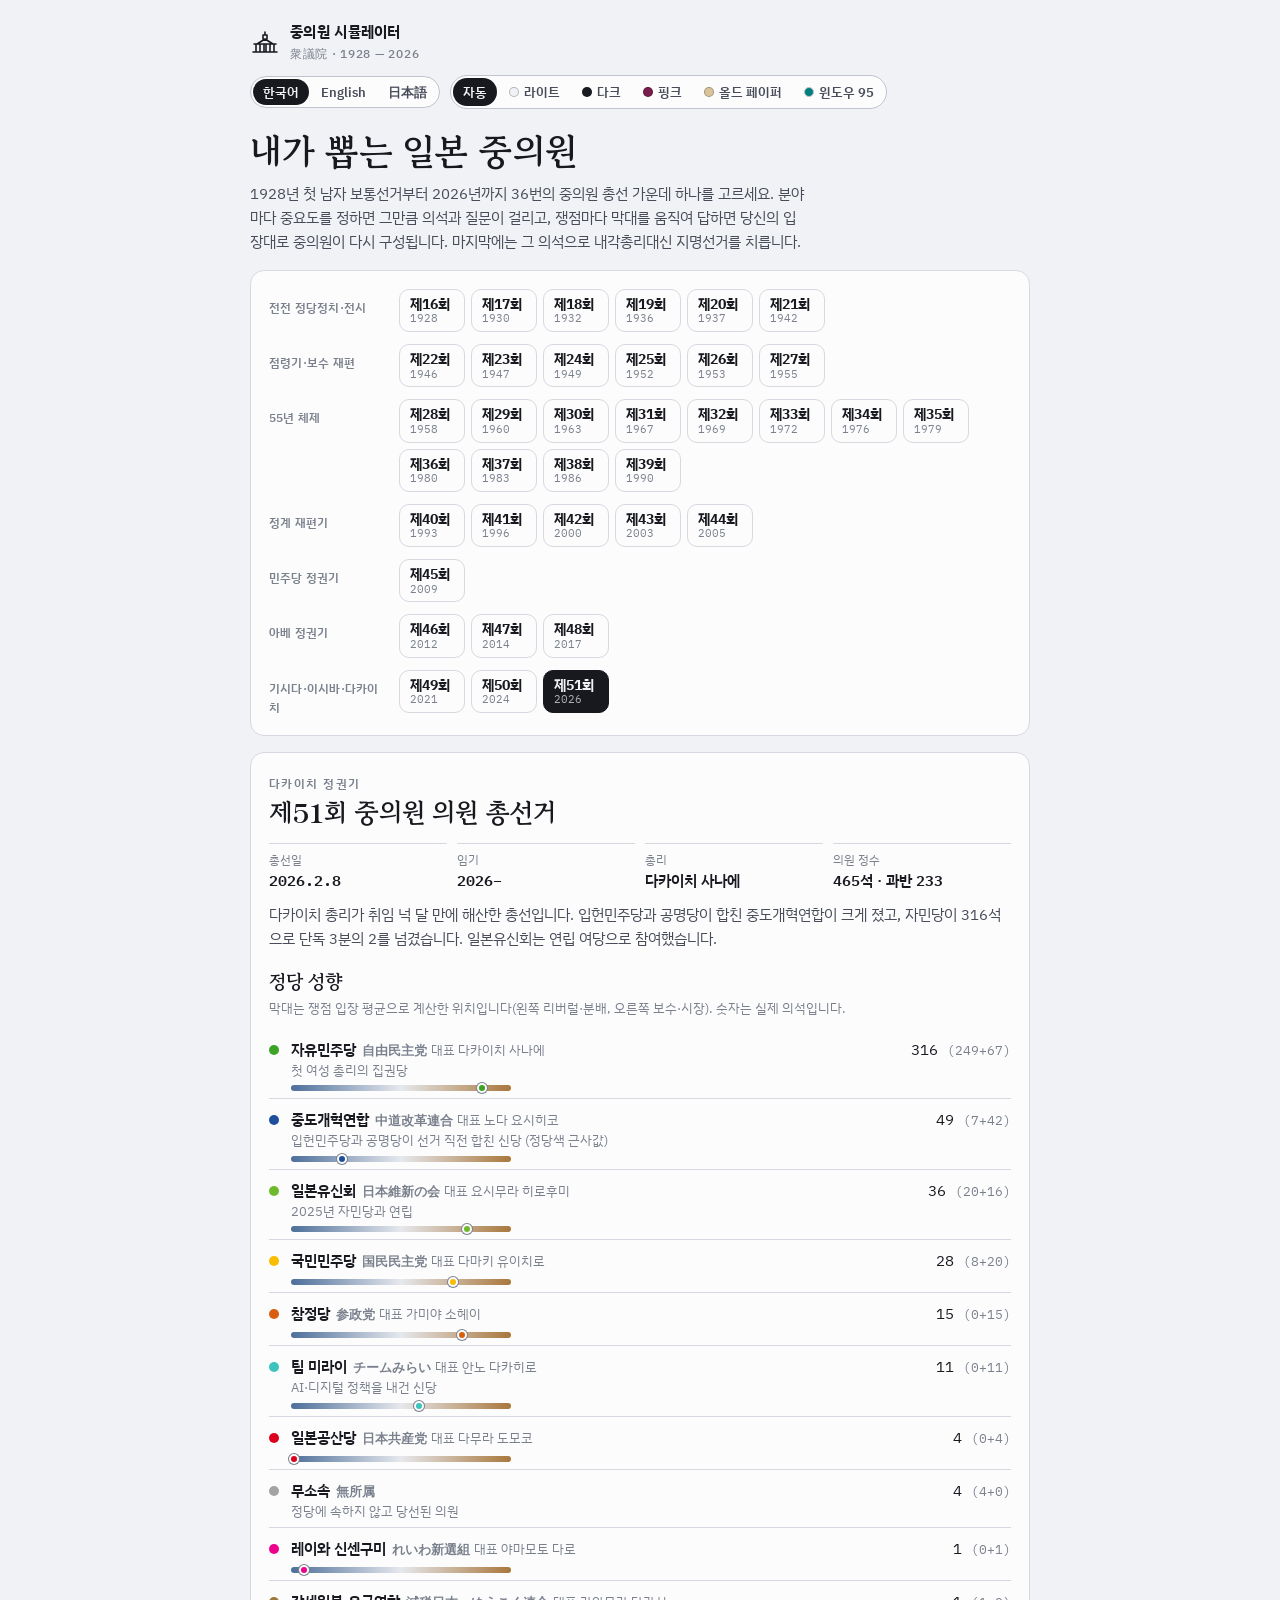
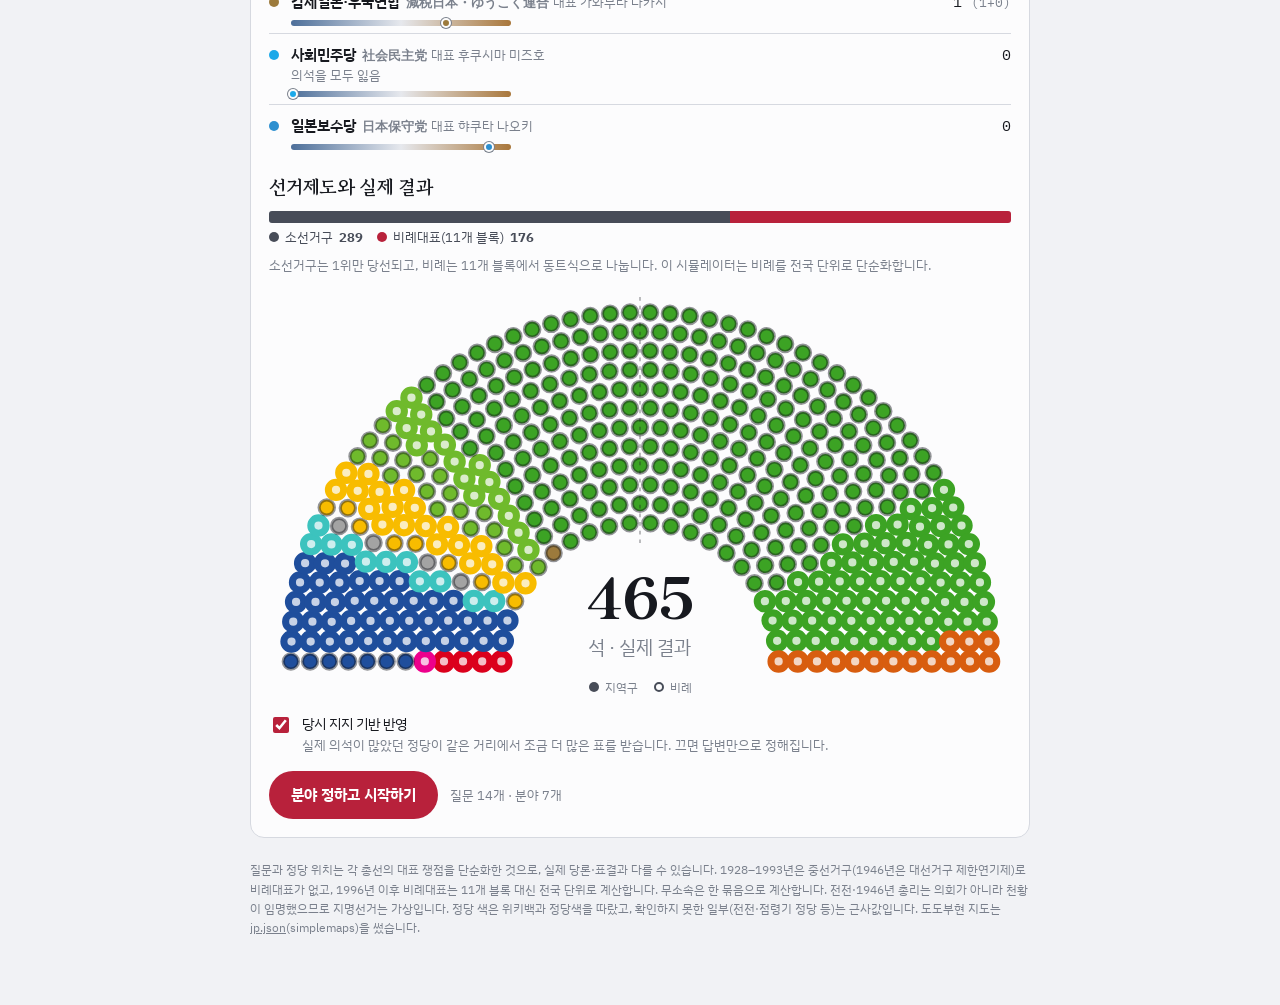
==== commit da6acd6d: "1928–2026 총선 36회로 확장, 영어·일본어판 추가, README 갱신 - 제16회(1928)–제40회(1993) 중선거구 시대 총선 25회와 질문 추가 (전체 36회·39" ====
--- a/index.html
+++ b/index.html
@@ -4,7 +4,10 @@
 <meta charset="utf-8">
 <meta name="viewport" content="width=device-width,initial-scale=1,viewport-fit=cover">
 <title>중의원 시뮬레이터</title>
-<meta name="description" content="1996–2026 일본 중의원 총선을 내 입장으로 다시 치르는 시뮬레이터. 반원 의석, 내각총리대신 지명선거, 도도부현 지도.">
+<meta name="description" content="1928–2026 일본 중의원 총선 36회를 내 입장으로 다시 치르는 시뮬레이터. 반원 의석, 내각총리대신 지명선거, 도도부현 지도.">
+<link rel="alternate" hreflang="ko" href="./">
+<link rel="alternate" hreflang="en" href="en.html">
+<link rel="alternate" hreflang="ja" href="ja.html">
 <link rel="icon" type="image/svg+xml" href="favicon/favicon.svg">
 <link rel="preconnect" href="https://fonts.googleapis.com">
 <link rel="preconnect" href="https://fonts.gstatic.com" crossorigin>
@@ -17,9 +20,10 @@
   <div class="top">
     <div class="brand">
       <svg viewBox="0 0 30 24" aria-hidden="true"><path d="M3 22h24M6 22v-8M10 22v-8M14 22v-8M16 22v-8M20 22v-8M24 22v-8M4 14h22M7 14l8-5 8 5M13 9V5h4v4M15 5V2" fill="none" stroke="currentColor" stroke-width="1.6" stroke-linecap="round" stroke-linejoin="round"/></svg>
-      <div>중의원 시뮬레이터<small>衆議院 · 1996 — 2026</small></div>
+      <div>중의원 시뮬레이터<small>衆議院 · 1928 — 2026</small></div>
     </div>
     <div class="topr">
+      <nav class="lang" aria-label="언어"><a href="./" hreflang="ko" lang="ko" aria-current="page">한국어</a><a href="en.html" hreflang="en" lang="en">English</a><a href="ja.html" hreflang="ja" lang="ja">日本語</a></nav>
       <div class="skin" id="skin" role="group" aria-label="테마">
         <button type="button" data-skin="auto">자동</button>
         <button type="button" data-skin="light"><i style="background:#f1f2f5"></i>라이트</button>
@@ -32,12 +36,16 @@
     </div>
   </div>
   <main id="app"></main>
-  <p class="foot">질문과 정당 위치는 각 총선의 대표 쟁점을 단순화한 것으로, 실제 당론·표결과 다를 수 있습니다. 무소속은 한 묶음으로 계산하고 비례 의석은 받지 않습니다. 비례대표는 11개 블록 대신 전국 단위로 계산합니다. 정당 색은 위키백과 정당색을 따랐고, 확인하지 못한 일부는 근사값입니다. 도도부현 지도는 <a href="https://github.com/Hosain1291/jp-parliament-simulator/blob/main/jp.json" target="_blank" rel="noopener">jp.json</a>(simplemaps)을 썼습니다.</p>
+  <p class="foot">질문과 정당 위치는 각 총선의 대표 쟁점을 단순화한 것으로, 실제 당론·표결과 다를 수 있습니다. 1928–1993년은 중선거구(1946년은 대선거구 제한연기제)로 비례대표가 없고, 1996년 이후 비례대표는 11개 블록 대신 전국 단위로 계산합니다. 무소속은 한 묶음으로 계산합니다. 전전·1946년 총리는 의회가 아니라 천황이 임명했으므로 지명선거는 가상입니다. 정당 색은 위키백과 정당색을 따랐고, 확인하지 못한 일부(전전·점령기 정당 등)는 근사값입니다. 도도부현 지도는 <a href="https://github.com/Hosain1291/jp-parliament-simulator/blob/main/jp.json" target="_blank" rel="noopener">jp.json</a>(simplemaps)을 썼습니다.</p>
 </div>
+<script src="js/data-elections-early.js"></script>
 <script src="js/data-elections.js"></script>
 <script src="js/data-questions.js"></script>
+<script src="js/data-questions-early.js"></script>
 <script src="js/data-prefs.js"></script>
 <script src="js/data-map.js"></script>
+<script src="js/i18n-ko.js"></script>
+<script src="js/i18n-apply.js"></script>
 <script src="js/engine.js"></script>
 <script src="js/app.js"></script>
 <!--/APP-->
--- a/css/style.css
+++ b/css/style.css
@@ -359,3 +359,12 @@
 html:root[data-skin="win95"] .pills .pill.strong{background:#000080;color:#fff}
 html:root[data-skin="win95"] .pm tr.win .badge{background:#fff;color:#000080}
 html:root[data-skin="win95"] .qhead .eyebrow,html:root[data-skin="win95"] .qmeta,html:root[data-skin="win95"] .qmeta b,html:root[data-skin="win95"] .qtitle,html:root[data-skin="win95"] section>div>.eyebrow,html:root[data-skin="win95"] .stack>div>h2,html:root[data-skin="win95"] .stack>div>.lead,html:root[data-skin="win95"] .launch span{color:#fff}
+
+/* 언어 전환 */
+.lang{display:inline-flex;border:1px solid var(--line2);border-radius:999px;padding:2px;gap:2px;background:var(--surface)}
+.lang a{padding:3px 10px;border-radius:999px;font-size:12.5px;font-weight:600;color:var(--ink2);text-decoration:none}
+.lang a:hover{color:var(--ink)}
+.lang a[aria-current="page"]{background:var(--ink);color:var(--bg)}
+html:root[data-skin="win95"] .lang{background:#c0c0c0;border:2px solid;border-color:#fff #808080 #808080 #fff;border-radius:0;padding:2px}
+html:root[data-skin="win95"] .lang a{border-radius:0;color:#000;font-weight:400}
+html:root[data-skin="win95"] .lang a[aria-current="page"]{background:#000080;color:#fff}
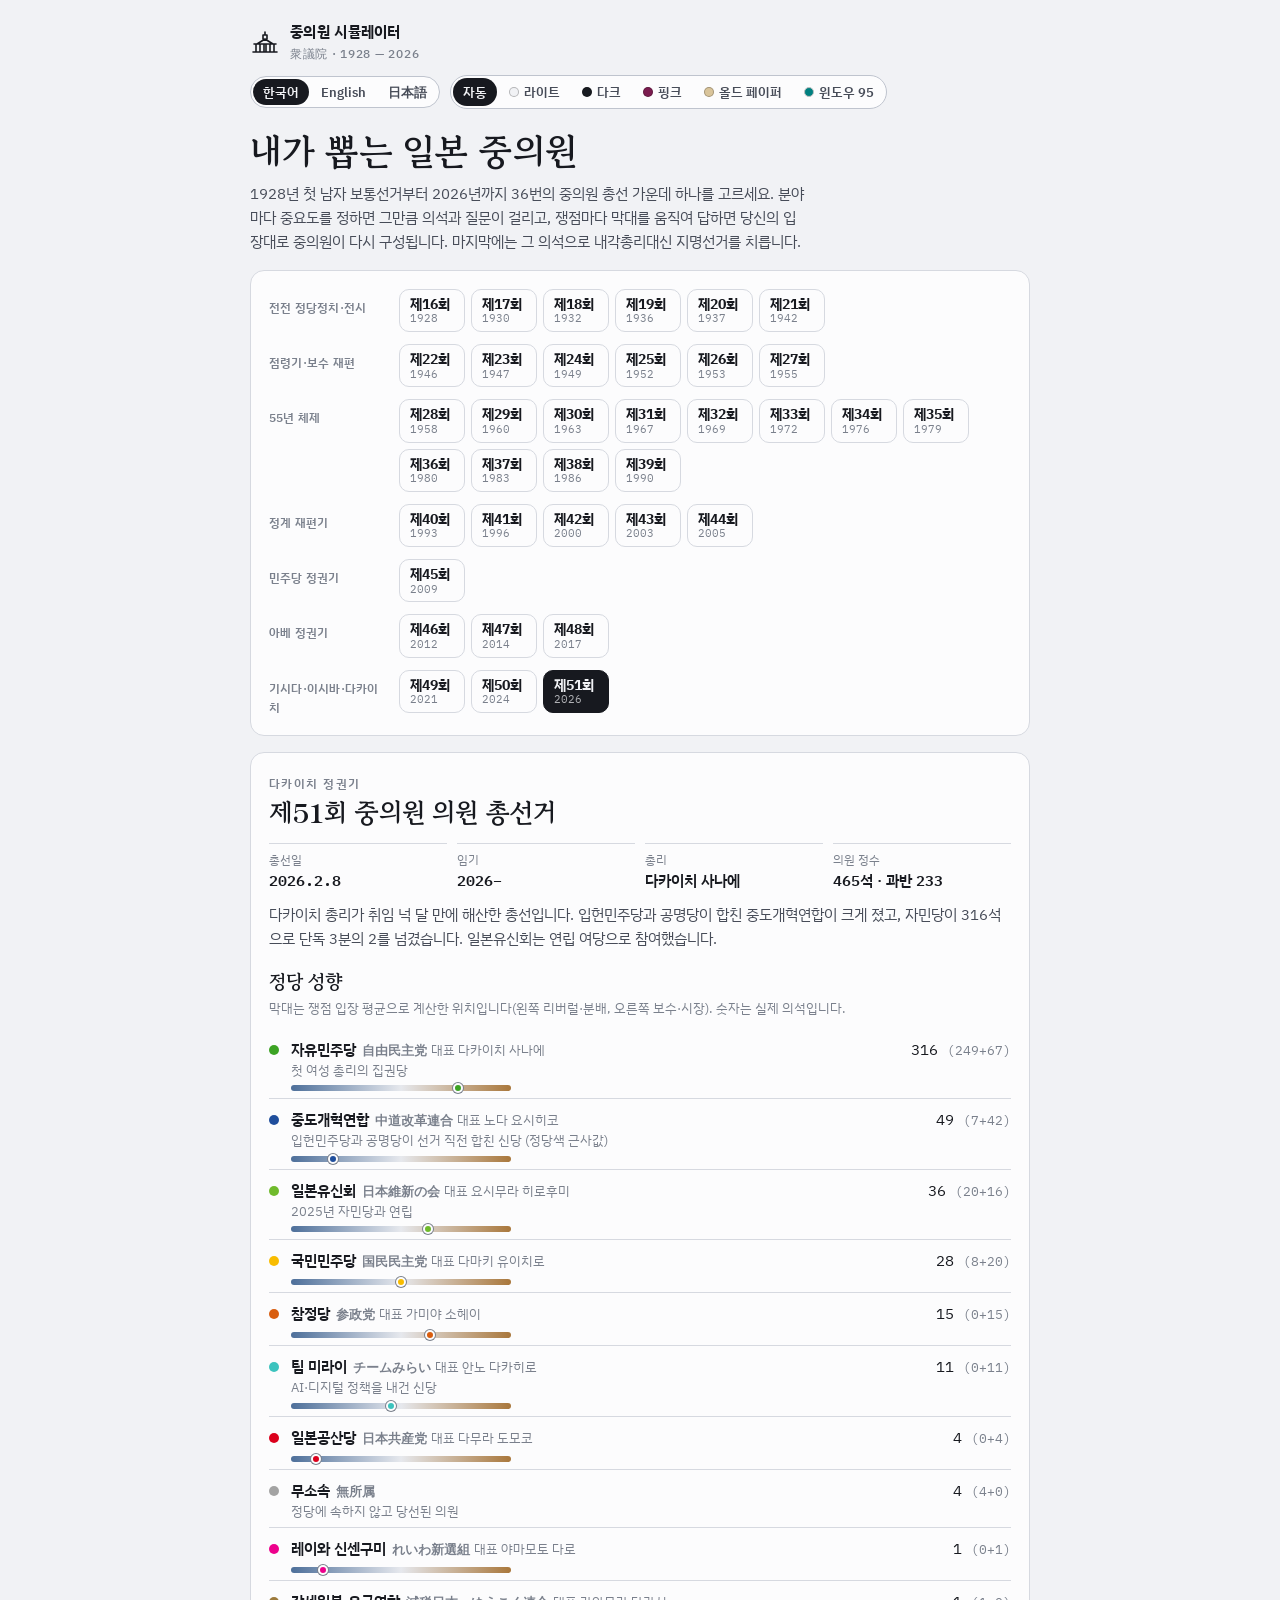
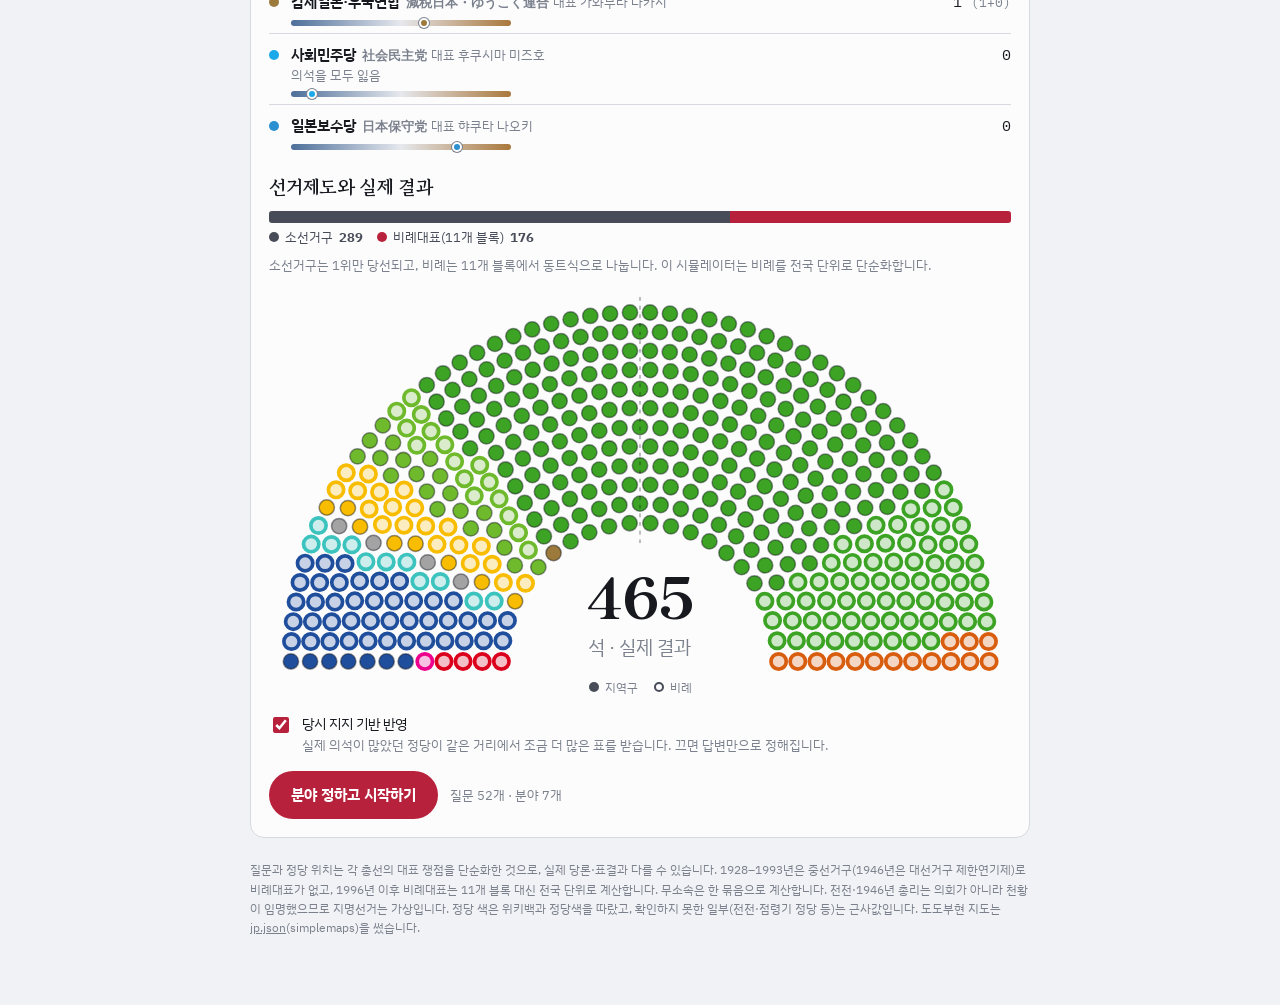
==== commit 26f8d766: "총선별 질문 27–52개로 확충, 예상 의석 창 제거, 의석 원 테두리 얇게 - 질문 392개 → 1,185개: 총선마다 27(1942)–52(2026)개, 7개 분야 모두 포함 " ====
--- a/index.html
+++ b/index.html
@@ -41,7 +41,6 @@
 <script src="js/data-elections-early.js"></script>
 <script src="js/data-elections.js"></script>
 <script src="js/data-questions.js"></script>
-<script src="js/data-questions-early.js"></script>
 <script src="js/data-prefs.js"></script>
 <script src="js/data-map.js"></script>
 <script src="js/i18n-ko.js"></script>
--- a/css/style.css
+++ b/css/style.css
@@ -181,10 +181,6 @@
 .play svg{width:16px;height:16px;fill:currentColor}
 .play:disabled{opacity:.4;cursor:default}
 .kbd{font-size:12px;color:var(--ink3);text-align:center;margin-top:10px}
-.live{margin-top:14px;padding:14px}
-.live .lvh{display:flex;flex-direction:column;gap:2px;margin-bottom:6px}
-.live .lvh small{color:var(--ink3);font-size:12px;line-height:1.45}
-.live .hemi{max-width:340px;margin:0 auto}
 .lv{display:flex;flex-wrap:wrap;justify-content:center;gap:4px 14px;font-size:12.5px;color:var(--ink2);margin-top:6px}
 .lv span{display:inline-flex;align-items:center;gap:5px}
 .lv b{font-family:var(--f-mono);color:var(--ink)}
@@ -337,7 +333,7 @@
 html:root[data-skin="win95"] .brand small,html:root[data-skin="win95"] .foot,html:root[data-skin="win95"] .stack>.hint{color:#e0ffff}
 html:root[data-skin="win95"] .intro{color:#fff}
 html:root[data-skin="win95"] .intro p{color:#e0ffff}
-html:root[data-skin="win95"] :is(.box,.player,.stakebox,.pole,.asm,.live){border:0;box-shadow:inset -1px -1px 0 #000,inset 1px 1px 0 #dfdfdf,inset -2px -2px 0 #808080,inset 2px 2px 0 #fff;background:#c0c0c0}
+html:root[data-skin="win95"] :is(.box,.player,.stakebox,.pole,.asm){border:0;box-shadow:inset -1px -1px 0 #000,inset 1px 1px 0 #dfdfdf,inset -2px -2px 0 #808080,inset 2px 2px 0 #fff;background:#c0c0c0}
 html:root[data-skin="win95"] .box>h3:first-child,html:root[data-skin="win95"] .box>h2:first-child{background:linear-gradient(90deg,#000080,#1084d0);color:#fff;margin:-15px -15px 12px;padding:3px 6px;font-size:14px;display:flex;justify-content:space-between;align-items:center}
 html:root[data-skin="win95"] .box>h3:first-child::after,html:root[data-skin="win95"] .box>h2:first-child::after{content:"_ □ ×";font-family:var(--f-mono);font-size:11px;background:#c0c0c0;color:#000;padding:0 4px;box-shadow:inset -1px -1px 0 #000,inset 1px 1px 0 #fff}
 html:root[data-skin="win95"] :is(.cta,.play,.ic,.chip,.skin button,.seg button,.seg5 button,.wb-a,.link){background:#c0c0c0;color:#000;border:0;box-shadow:inset -1px -1px 0 #000,inset 1px 1px 0 #fff,inset -2px -2px 0 #808080,inset 2px 2px 0 #dfdfdf;text-shadow:none}
